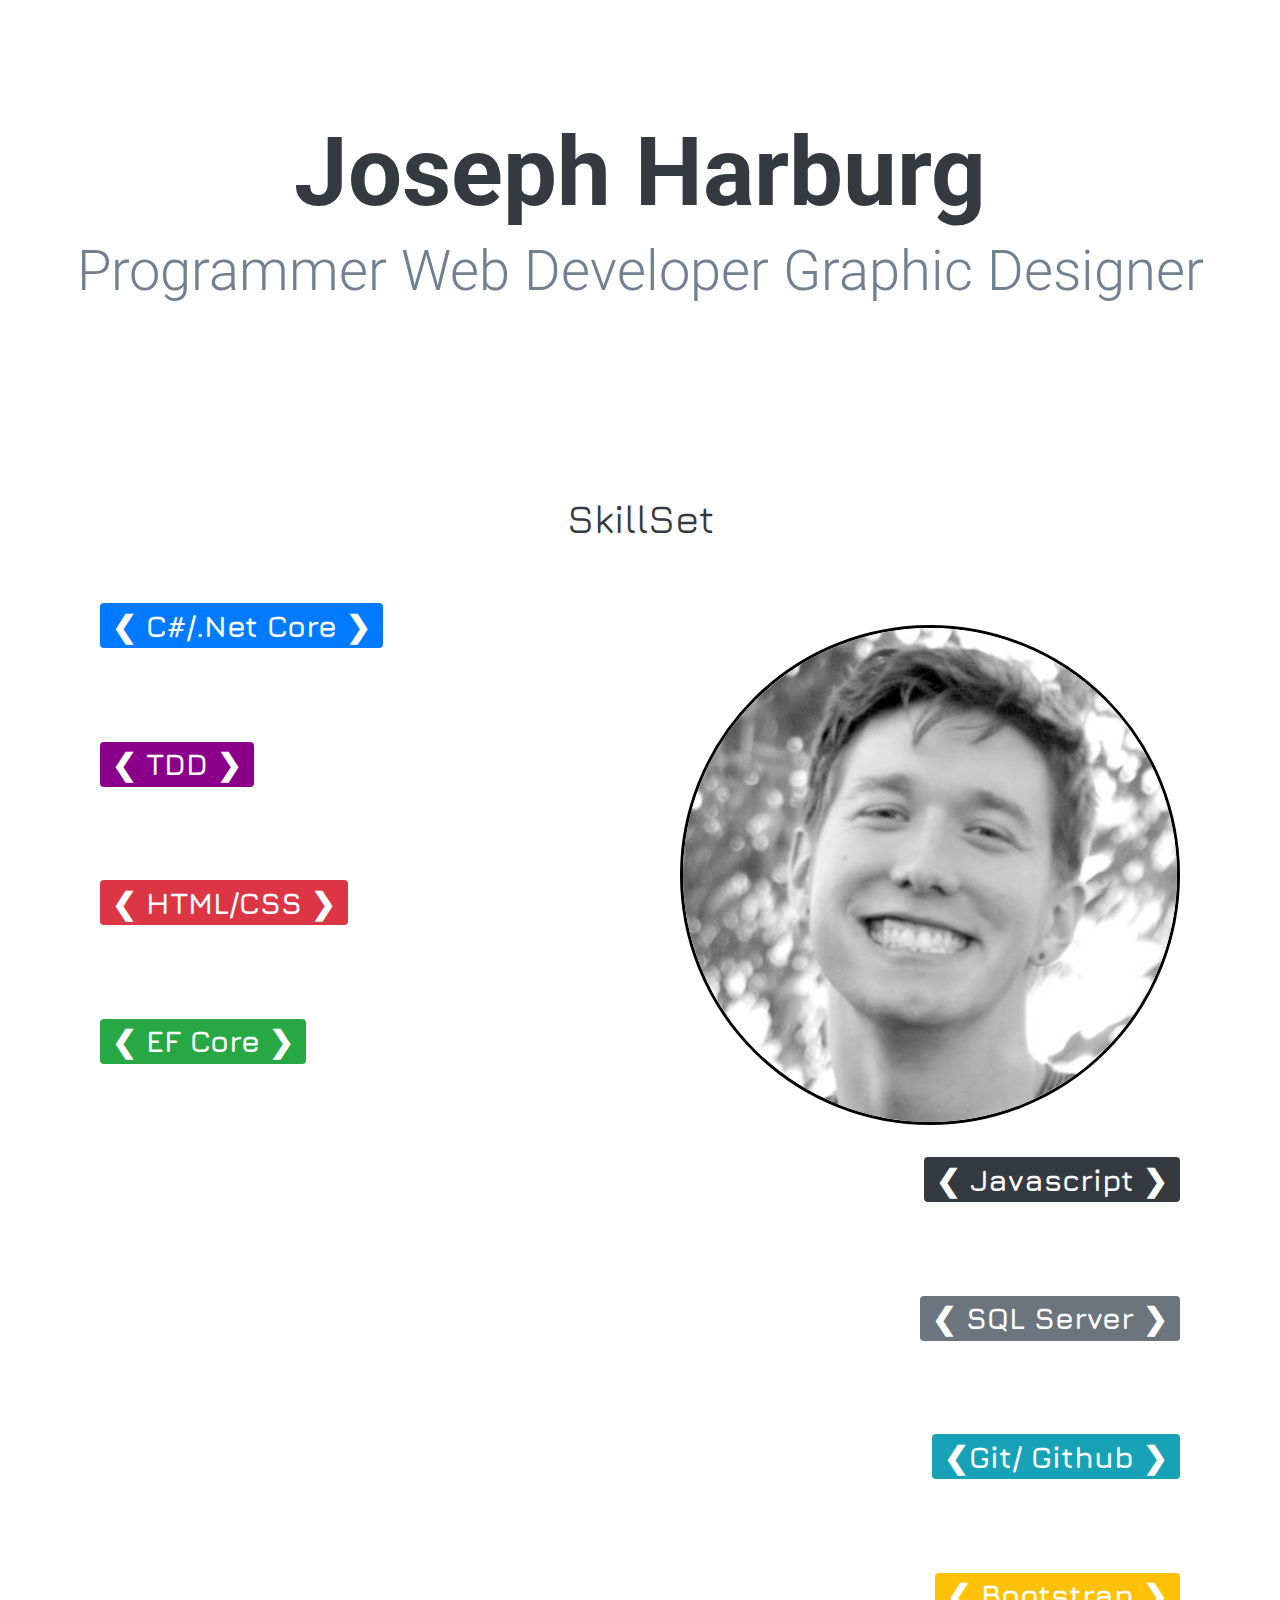
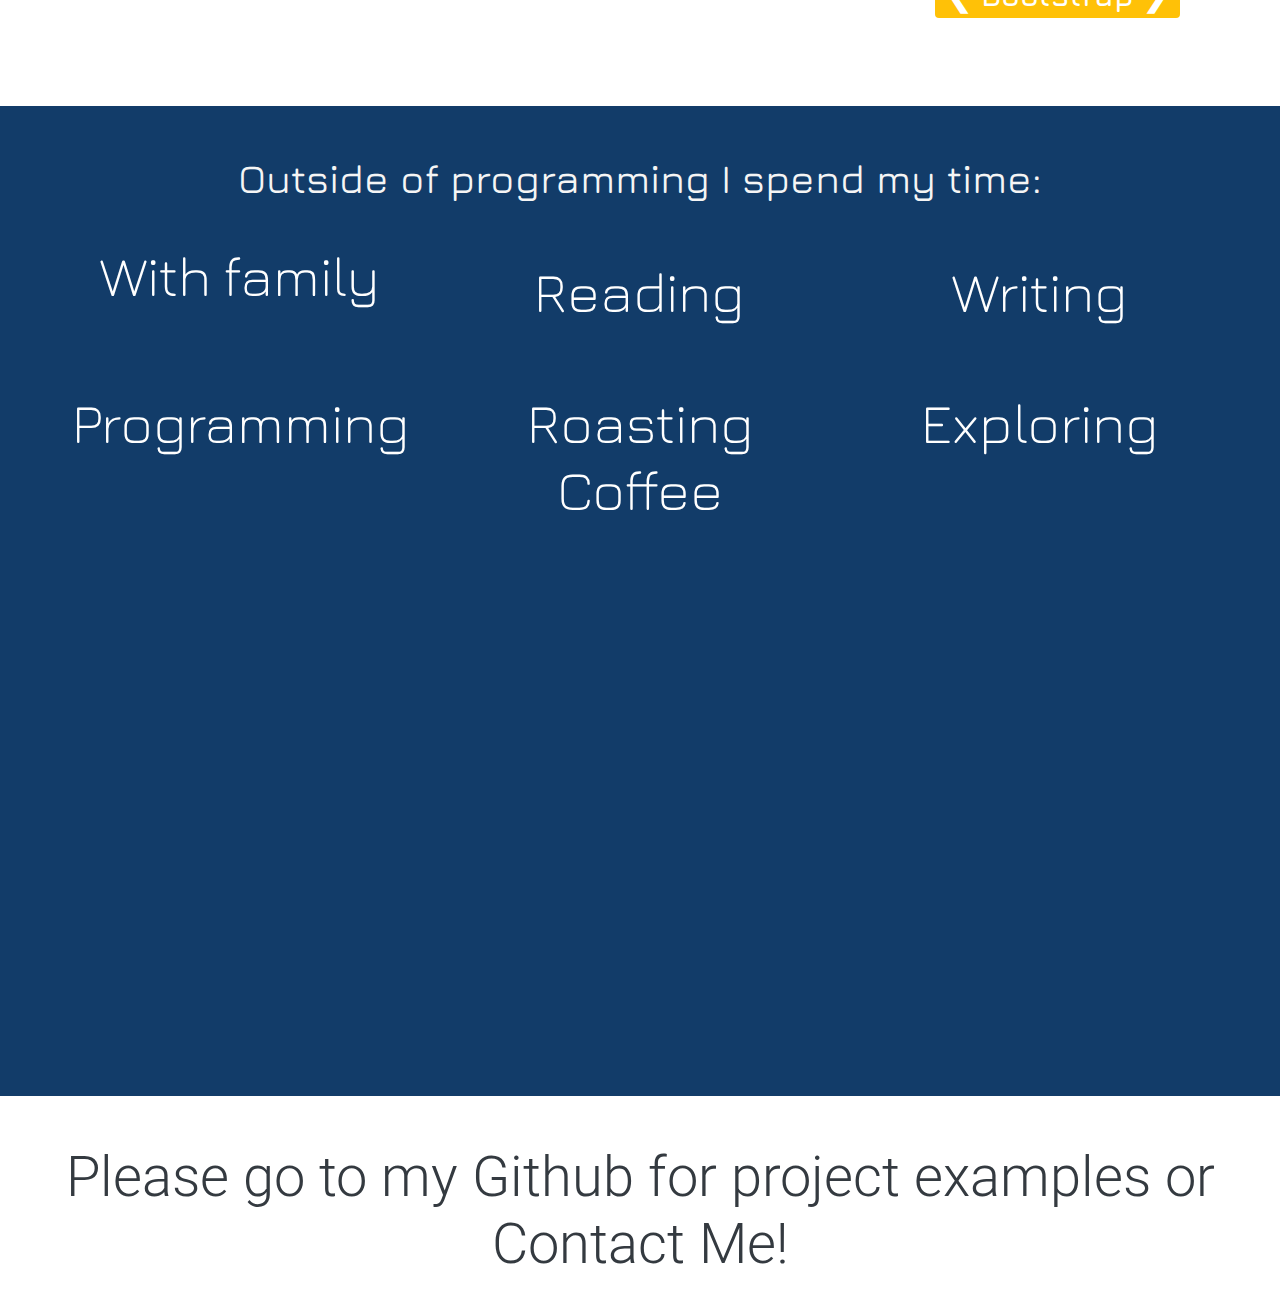
==== index.html @ 3e46ac25 "added better links" ====
<!DOCTYPE html>
<html lang="en">
<head>
    <meta name="viewport"
          content="width=device-width, initial-scale=1, shrink-to-fit=no" />

    <!-- Bootstrap CSS -->
    <link rel="stylesheet" href="https://stackpath.bootstrapcdn.com/bootstrap/4.4.1/css/bootstrap.min.css" integrity="sha384-Vkoo8x4CGsO3+Hhxv8T/Q5PaXtkKtu6ug5TOeNV6gBiFeWPGFN9MuhOf23Q9Ifjh" crossorigin="anonymous">
    <title>Joseph Harburg</title>
    <link href="https://fonts.googleapis.com/css?family=Jura|Anton|Roboto|Patua+One&display=swap" rel="stylesheet">
    <link rel="stylesheet"
          href="https://use.fontawesome.com/releases/v5.8.1/css/all.css"
          integrity="sha384-50oBUHEmvpQ+1lW4y57PTFmhCaXp0ML5d60M1M7uH2+nqUivzIebhndOJK28anvf"
          crossorigin="anonymous" />
    <link rel="stylesheet" href="css/app.css" />
</head>
<body>

    <div class="bgwrapper">
        <video class="mov" playsinline autoplay muted loop src="imgs/typing.mov">
        </video>
    </div>

    <div class="hoverlay">
    </div>

    <div class="container-fluid header">
        <div class="jumbotron-fluid">
            <h1 class="display-1 text-dark text-center heading" heading>
                <br />
                Joseph Harburg
            </h1>
            <h4 class="display-4 text-center sub"><span class="prog"> Programmer </span> <span class="Dev"> Web Developer </span> <span class="GrDes"> Graphic Designer </span></h4>
            <br />

        </div>
    </div>

    <div class="container pt-5">
        <h1 class=" text-center display-1 technical"><i class="fas fa-laptop-code"></i></h1>
        <h1 class="text-center aboutme text-dark">SkillSet</h1>

        <div class="container pt-5">
            <div class="row justify-content-md-center">

                <div class="col">
                    <h1 class="bulletsleft bounce"><span class="badge badge-primary"><a href="https://github.com/josephharburg/MidTermLibrary" target="_blank">&#x276E; C#/.Net Core &#x276F;</a></span> </h1>
                    <h1 class="bulletsleft bounce"><span class="badge text-white" style="background-color:darkmagenta;"><a href="https://github.com/josephharburg/FizzBuzzWoof" target="_blank">&#x276E; TDD &#x276F;</a></span></h1>
                    <h1 class="bulletsleft bounce"><span class="badge badge-danger"><a href="https://safetysitllc.info" target="_blank">&#x276E; HTML/CSS &#x276F;</a></span> </h1>
                    <h1 class="bulletsleft bounce"><span class="badge badge-success text-center"><a href="https://github.com/josephharburg/CoffeeShopApp" target="_blank">&#x276E; EF Core &#x276F;</a></span></h1>
                </div>

                <div class="col col-auto align-self-center removeitem">
                    <img src="imgs/profilepic.png"
                         class="mainimg"
                         alt="img" />
                </div>

                <div class="col">
                    <h1 class="bulletsright bounce"><span class="badge badge-dark"><a href="https://github.com/josephharburg/JSDiceGame" target="_blank"> &#x276E; Javascript &#x276F;</a></span></h1>
                    <h1 class="bulletsright bounce"><span class="badge badge-secondary"><a href="https://github.com/josephharburg/SQL-ServerPractice" target="_blank">&#x276E; SQL Server &#x276F;</a></span></h1>
                    <h1 class="bulletsright bounce"><span class="badge badge-info "><a href="https://github.com/josephharburg" target="_blank">&#x276E;Git/ Github  &#x276F;</a></span> </h1>
                    <h1 class="bulletsright bounce"><span class="badge badge-warning text-white"><a href="https://github.com/josephharburg/BootstrapPractice" target="_blank">&#x276E; Bootstrap &#x276F;</a></span> </h1>
                </div>
            </div>


        </div>
    </div>
    <div class="container-fluid about p-5" style="background-color:#123C69">
        <div class="jumbotron-fluid text-center">
            <!--<div class=" aboutme display-2 text-center  pt-3"><i class="fas fa-clock"></i></div>-->
            <h1 class="text-center aboutmeh ">Outside of programming I spend my time:</h1>
            <br />
        </div>
        <div class="mx-auto">
            <div class="row p-2 text-white">
                <div class="col col-lg text-center display-4 p- aboutme">
                    <a class="aboutlink" href="imgs/family.gif" target="_blank">
                        <div> <i class="fas fa-users"></i></div>
                        <div>With family</div>
                    </a>

                </div>
                <div class="col col-lg text-center p-3 aboutme display-4">
                    <a class="aboutlink" href="https://www.goodreads.com/user/show/109711609-joseph-harburg" target="_blank">
                        <div> <i class="fas fa-book"></i></div>
                        <div>Reading</div>
                    </a>
                </div>
                <div class="col col-lg text-center p-3 display-4 aboutme">
                    <a class="aboutlink" href="https://explorationsofthedivine.wordpress.com/" target="_blank">
                        <div> <i class="fas fa-pen"></i></div>
                        <div>Writing</div>
                    </a>
                </div>
            </div>
            <br />
            <div class="row p-2 text-white">
                <div class="col col-lg display-4 p-2 aboutme text-center">
                    <a class="aboutlink"  href="https://www.github.com/josephharburg" target="_blank">
                        <div> <i class="fas fa-laptop"></i></div>
                        <div> Programming</div>
                    </a>
                </div>
                <div class="col col-lg display-4 p-2 aboutme text-center">
                    <a class="aboutlink" href="imgs/coffee.jpeg" target="_blank">
                        <div><i class="fas fa-mug-hot"></i></div>
                        <div> Roasting Coffee </div>

                    </a>
                </div>
                <div class="col col-lg display-4 p-2 aboutme text-center">
                    <a class="aboutlink" href="imgs/exploring.jpg" target="_blank">
                        <div><i class="fas fa-hiking"></i> </div>
                        <div>Exploring</div>
                </div>
            </div>


        </div>

    </div>
    <div class="text-center display-4 text-dark mt-5 contact"> Please go to my Github for project examples or Contact Me!</div>
    <div class="container padding">
        <div class="row">
            <div class="mx-auto">
                <span>
                    <a href="mailto:josephharburg@gmail.com" target="_blank">
                        <i class="fas fa-envelope fat"></i>
                    </a>
                    <a href="https://github.com/josephharburg" target="_blank">
                        <i class="fab fa-github fat"></i>
                    </a>
                    <a href="https://www.linkedin.com/in/joseph-harburg-82568971/"
                       target="_blank">
                        <i class="fab fa-linkedin fat "></i>
                    </a>
                    <a href="https://josephharburg.wordpress.com" target="_blank">
                        <i class="fab fa-wordpress fat"></i>
                    </a>
                    <!--<a href="https://twitter.com/JosephHarburg" target="_blank">
                        <i class="fab fa-twitter fat"></i>
                    </a>-->
                    <!--<a href="https://facebook.com/Josephharburg" target="_blank">
                        <i class="fab fa-facebook fat"></i>
                    </a>-->
                </span>
            </div>
        </div>
    </div>

    <script src="https://code.jquery.com/jquery-3.3.1.slim.min.js"
            integrity="sha384-q8i/X+965DzO0rT7abK41JStQIAqVgRVzpbzo5smXKp4YfRvH+8abtTE1Pi6jizo"
            crossorigin="anonymous"></script>
    <script src="https://cdnjs.cloudflare.com/ajax/libs/popper.js/1.14.7/umd/popper.min.js"
            integrity="sha384-UO2eT0CpHqdSJQ6hJty5KVphtPhzWj9WO1clHTMGa3JDZwrnQq4sF86dIHNDz0W1"
            crossorigin="anonymous"></script>
    <script src="https://stackpath.bootstrapcdn.com/bootstrap/4.3.1/js/bootstrap.min.js"
            integrity="sha384-JjSmVgyd0p3pXB1rRibZUAYoIIy6OrQ6VrjIEaFf/nJGzIxFDsf4x0xIM+B07jRM"
            crossorigin="anonymous"></script>
</body>
<script src="js/app.js"></script>
</html>
---- css/app.css ----
html {
    font-size: 1rem;
}

@include media-breakpoint-up(sm) {
    html {
        font-size: 1.2rem;
    }
}

@include media-breakpoint-up(md) {
    html {
        font-size: 1.4rem;
    }
}

@include media-breakpoint-up(lg) {
    html {
        font-size: 1.6rem;
    }
}
.mainimg {
    width:500px;
    /*max-width:20vw;*/
    border-width: 2em;
    border-radius: 50%;
    border: solid;
    border-color: black;
    height: auto;
   
}
.bgwrapper {
    position: absolute;
    width: 100%;
    height: 60vh;
    overflow: hidden;
    z-index: -100;
}

.hoverlay {
    height: 60vh;
    position: absolute;
    width: 100%;
    z-index: -10;
    background: white;
    opacity: 0.9;
}

.hcontent {
    z-index: 2;
}


.heading {
    font-family: 'Roboto', sans-serif;
    color: #2d2c33;
    font-weight: bold;
       
}

.subheading {
    color:lightslategrey;
    font-family: 'Anton', sans-serif;
}

a {
    text-decoration: none;
    color: white;
}
a:hover {
    text-decoration: none;
    color: white;
    opacity: 0.7;
}
.aboutme:hover {
    text-decoration: none;
    opacity: 0.7;
    transform: scale(1.5);
}
a.aboutlink:hover{
    text-decoration: none;
    opacity: 0.7;
    transform:scale(1.5);
}

.sized {
    height: 40px;
    padding-top: 15px;
}

.padding {
    padding-top: 20px;
}

@media (max-width: 1000px) {

    .bulletsleft {
        padding-bottom: 2em;
        font-family: Patua One;
        font-size:large;
    }
    .sub {
        font-size: larger;
       
    }
    .subheading {
        font-size: larger;
    }
    .heading{
        font-size:xx-large;
    }
    .mainimg {
        display:none;
    }
    .removeitem{
        display:none;
    }
    .bulletsright {
        text-align:left;
        padding-bottom: 2em;
        font-family: Jura;
        font-size: large;
    }
    .bgwrapper {
        top:0;
       height: 30vh;
      
       
    }
    .mov{
       height:inherit;
       width:inherit;
       display: none;
     
    }
    .bullets{
        font-size:smaller;
    }
    .technical {
        
        font-size:large;
    }
    .prog{
        color:#ffa663;
        font-weight:bolder;
    }
    .Dev {
        color:#4fb2aa;
        font-weight: bolder;
    }
    .GrDes {
        color:#3b5a9d;
        font-weight: bolder;
    }
    div.header {
        margin-bottom: 0px;
    }
    i.fat {
        font-size: small;;
        width: 50px;
        height: 40px;
        text-align: center;
        padding-top: 10px;
        border-radius: 3px;
    }
    h1.aboutme {
        font-size: larger;
    }
    div.aboutme {
        font-size: larger;
    }
    div.contact{
        font-size: large;
    }
    div.about{
        height: 600px;
    }
 
}


    .bulletsleft {
        padding-bottom: 2em;
        font-family: Jura;
        font-size-adjust: inherit;
    }

    .bounce {
        animation: bounce 5s normal;
    }

    .about {
        height: 110vh;
    }

    .aboutme {
        font-family: 'Jura', script;
        color: whitesmoke;
    }
.aboutmeh {
    font-family: 'Jura', script;
    color: whitesmoke;
}

    .sub {
        color: slategrey;
    }

    .header {
        margin-bottom: 100px;
    }

    @keyframes bounce {
        0%, 20%, 50%, 80%, 100% {
            -moz-transform: translateY(0);
            -ms-transform: translateY(0);
            -webkit-transform: translateY(0);
            transform: translateY(0);
        }

        40% {
            -moz-transform: translateY(-30px);
            -ms-transform: translateY(-30px);
            -webkit-transform: translateY(-30px);
            transform: translateY(-30px);
        }

        60% {
            -moz-transform: translateY(-15px);
            -ms-transform: translateY(-15px);
            -webkit-transform: translateY(-15px);
            transform: translateY(-15px);
        }
    }

    .technical {
    }


    .bulletsright {
        text-align: right;
        padding-bottom: 2em;
        font-family: Jura;
    }

    .trythis {
        position: center;
        animation: myOrbit 4s linear infinite;
    }

    .bullets {
        font-family: Jura;
        justify-content: center;
    }

    .fat {
        font-size: 50px;
        width: 100px;
        height: 80px;
        text-align: center;
        padding-top: 10px;
        border-radius: 3px;
    }

    .fatter {
        font-size: 30px;
        width: 40px;
        height: 40px;
        text-align: center;
        padding-top: 5px;
        border-radius: 3px;
    }

    .fat:hover {
        opacity: 0.7;
    }

    .fa-facebook {
        background: #3b5998;
        color: white;
    }

    .fa-twitter {
        background: #55acee;
        color: white;
    }

    .fa-wordpress {
        background: #000000;
        color: white;
    }

    .fa-linkedin {
        background: #007bb5;
        color: white;
    }

    .fa-github {
        background: black;
        color: white;
    }

    .fa-envelope {
        background: red;
        color: white;
    }
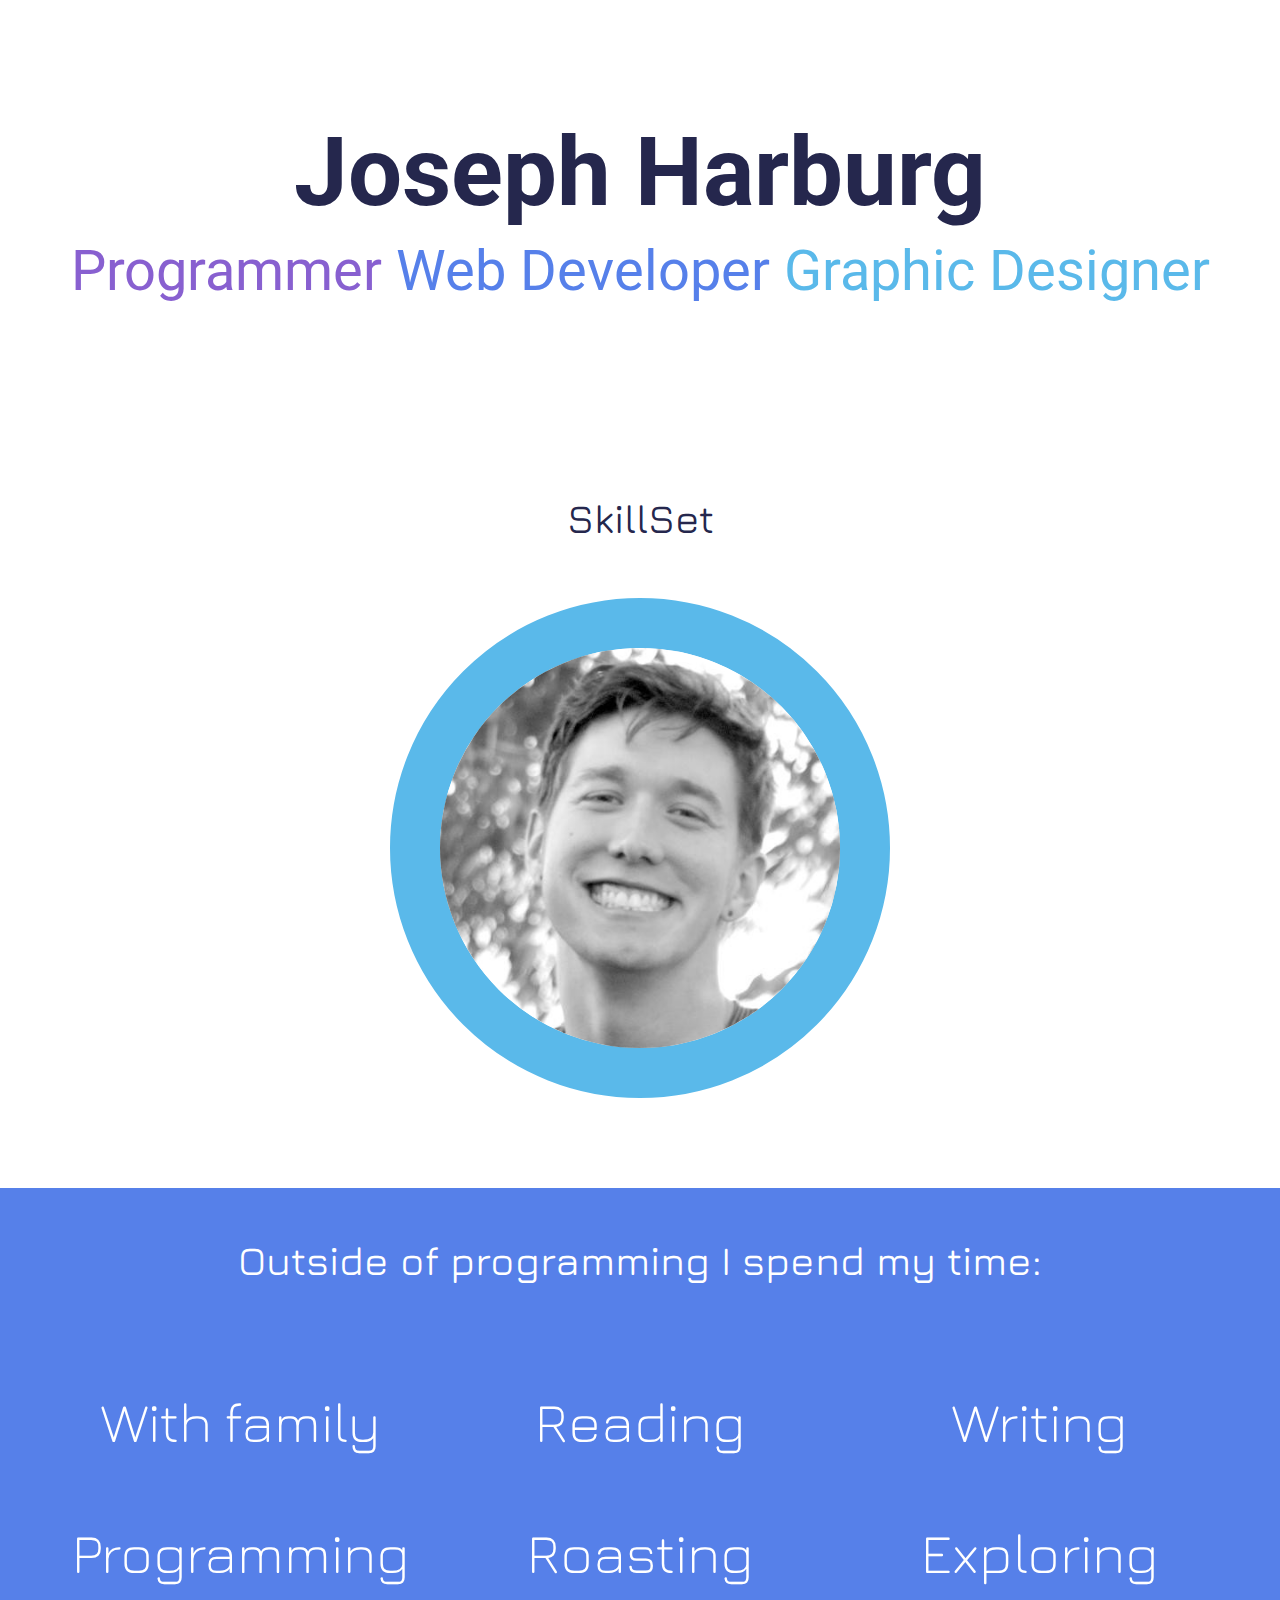
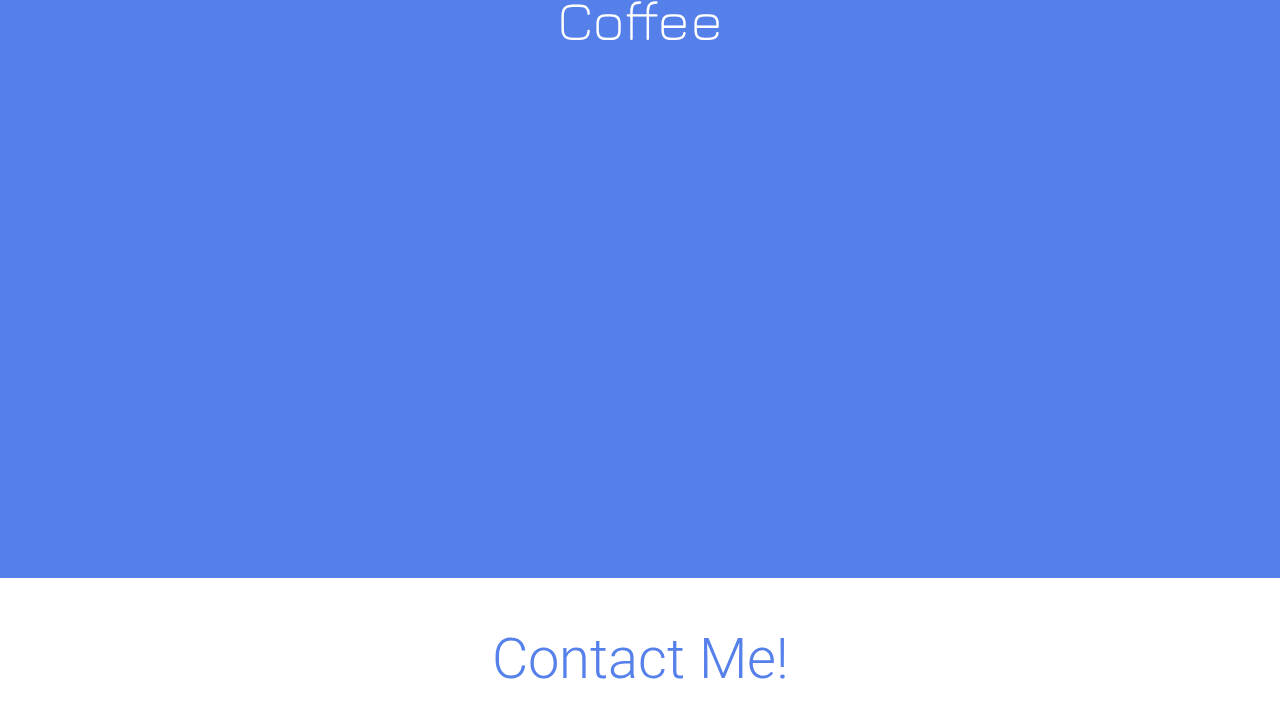
==== commit b2a4598d: "added better colors and scroll effects" ====
--- a/index.html
+++ b/index.html
@@ -15,67 +15,63 @@
     <link rel="stylesheet" href="css/app.css" />
 </head>
 <body>
-
     <div class="bgwrapper">
         <video class="mov" playsinline autoplay muted loop src="imgs/typing.mov">
         </video>
     </div>
-
     <div class="hoverlay">
     </div>
-
     <div class="container-fluid header">
         <div class="jumbotron-fluid">
-            <h1 class="display-1 text-dark text-center heading" heading>
+            <h1 class="display-1 text-center heading" style="color:#25274D;">
                 <br />
                 Joseph Harburg
             </h1>
-            <h4 class="display-4 text-center sub"><span class="prog"> Programmer </span> <span class="Dev"> Web Developer </span> <span class="GrDes"> Graphic Designer </span></h4>
+            <h4 class="display-4 text-center sub"><span class="Prog"> Programmer </span> <span class="Dev"> Web Developer </span> <span class="GrDes"> Graphic Designer </span></h4>
             <br />
 
         </div>
     </div>
 
     <div class="container pt-5">
-        <h1 class=" text-center display-1 technical"><i class="fas fa-laptop-code"></i></h1>
-        <h1 class="text-center aboutme text-dark">SkillSet</h1>
+        <h1 class=" text-center display-1 technical" style="color:#25274D;"><i class="fas fa-laptop-code"></i></h1>
+        <h1 class="text-center aboutmeh" style="color:#25274D;">SkillSet</h1>
 
         <div class="container pt-5">
             <div class="row justify-content-md-center">
+                <div class="col zLeft">
+                    <h1 class="bulletsleft "><span class="badge bgl "><a href="https://github.com/josephharburg/MidTermLibrary" target="_blank">&#x276E; C#/.Net Core &#x276F;</a></span> </h1>
+                    <h1 class="bulletsleft"><span class="badge bgl "><a href="https://github.com/josephharburg/JSDiceGame" target="_blank"> &#x276E; Javascript &#x276F;</a></span></h1>
+                    <h1 class="bulletsleft"><span class="badge bgl "><a href="https://github.com/josephharburg/CoffeeShopApp" target="_blank">&#x276E; EF Core &#x276F;</a></span></h1>
+                    <h1 class="bulletsleft"><span class="badge bgl "><a href="http://www.safetysit.info/index.html" target="_blank">&#x276E; HTML/CSS &#x276F;</a></span> </h1>
 
-                <div class="col">
-                    <h1 class="bulletsleft bounce"><span class="badge badge-primary"><a href="https://github.com/josephharburg/MidTermLibrary" target="_blank">&#x276E; C#/.Net Core &#x276F;</a></span> </h1>
-                    <h1 class="bulletsleft bounce"><span class="badge text-white" style="background-color:darkmagenta;"><a href="https://github.com/josephharburg/FizzBuzzWoof" target="_blank">&#x276E; TDD &#x276F;</a></span></h1>
-                    <h1 class="bulletsleft bounce"><span class="badge badge-danger"><a href="https://safetysitllc.info" target="_blank">&#x276E; HTML/CSS &#x276F;</a></span> </h1>
-                    <h1 class="bulletsleft bounce"><span class="badge badge-success text-center"><a href="https://github.com/josephharburg/CoffeeShopApp" target="_blank">&#x276E; EF Core &#x276F;</a></span></h1>
                 </div>
 
                 <div class="col col-auto align-self-center removeitem">
                     <img src="imgs/profilepic.png"
-                         class="mainimg"
+                         class="mainimg animation-img"
                          alt="img" />
                 </div>
 
-                <div class="col">
-                    <h1 class="bulletsright bounce"><span class="badge badge-dark"><a href="https://github.com/josephharburg/JSDiceGame" target="_blank"> &#x276E; Javascript &#x276F;</a></span></h1>
-                    <h1 class="bulletsright bounce"><span class="badge badge-secondary"><a href="https://github.com/josephharburg/SQL-ServerPractice" target="_blank">&#x276E; SQL Server &#x276F;</a></span></h1>
-                    <h1 class="bulletsright bounce"><span class="badge badge-info "><a href="https://github.com/josephharburg" target="_blank">&#x276E;Git/ Github  &#x276F;</a></span> </h1>
-                    <h1 class="bulletsright bounce"><span class="badge badge-warning text-white"><a href="https://github.com/josephharburg/BootstrapPractice" target="_blank">&#x276E; Bootstrap &#x276F;</a></span> </h1>
+                <div class="col zRight">
+                    <h1 class="bulletsright"><span class="badge bgr"><a href="https://github.com/josephharburg/FizzBuzzWoof" target="_blank">&#x276E; TDD &#x276F;</a></span></h1>
+                    <h1 class="bulletsright"><span class="badge bgr"><a href="https://github.com/josephharburg/SQL-ServerPractice" target="_blank">&#x276E; SQL Server &#x276F;</a></span></h1>
+                    <h1 class="bulletsright"><span class="badge bgr"><a href="https://github.com/josephharburg" target="_blank">&#x276E; Git/ Github  &#x276F;</a></span> </h1>
+                    <h1 class="bulletsright"><span class="badge bgr"><a href="https://github.com/josephharburg/BootstrapPractice" target="_blank">&#x276E; Bootstrap &#x276F;</a></span> </h1>
                 </div>
             </div>
 
 
         </div>
     </div>
-    <div class="container-fluid about p-5" style="background-color:#123C69">
-        <div class="jumbotron-fluid text-center">
-            <!--<div class=" aboutme display-2 text-center  pt-3"><i class="fas fa-clock"></i></div>-->
-            <h1 class="text-center aboutmeh ">Outside of programming I spend my time:</h1>
+    <div class="container-fluid about p-5 " style="background-color:#5680E9;">
+        <div class="jumbotron-fluid text-center pb-5">
+            <h1 class="text-center text-white aboutmeh">Outside of programming I spend my time:</h1>
             <br />
         </div>
         <div class="mx-auto">
             <div class="row p-2 text-white">
-                <div class="col col-lg text-center display-4 p- aboutme">
+                <div class="col col-lg text-center display-4 p-3 aboutme">
                     <a class="aboutlink" href="imgs/family.gif" target="_blank">
                         <div> <i class="fas fa-users"></i></div>
                         <div>With family</div>
@@ -98,7 +94,7 @@
             <br />
             <div class="row p-2 text-white">
                 <div class="col col-lg display-4 p-2 aboutme text-center">
-                    <a class="aboutlink"  href="https://www.github.com/josephharburg" target="_blank">
+                    <a class="aboutlink" href="https://www.github.com/josephharburg" target="_blank">
                         <div> <i class="fas fa-laptop"></i></div>
                         <div> Programming</div>
                     </a>
@@ -111,17 +107,15 @@
                     </a>
                 </div>
                 <div class="col col-lg display-4 p-2 aboutme text-center">
-                    <a class="aboutlink" href="imgs/exploring.jpg" target="_blank">
+                    <a class="aboutlink" href="imgs/exploring.JPG" target="_blank">
                         <div><i class="fas fa-hiking"></i> </div>
                         <div>Exploring</div>
                 </div>
             </div>
-
-
         </div>
 
     </div>
-    <div class="text-center display-4 text-dark mt-5 contact"> Please go to my Github for project examples or Contact Me!</div>
+    <div class="text-center display-4 mt-5 contact">Contact Me!</div>
     <div class="container padding">
         <div class="row">
             <div class="mx-auto">
@@ -159,6 +153,7 @@
     <script src="https://stackpath.bootstrapcdn.com/bootstrap/4.3.1/js/bootstrap.min.js"
             integrity="sha384-JjSmVgyd0p3pXB1rRibZUAYoIIy6OrQ6VrjIEaFf/nJGzIxFDsf4x0xIM+B07jRM"
             crossorigin="anonymous"></script>
+    <script src="js/app.js"></script>
 </body>
-<script src="js/app.js"></script>
+
 </html>
--- a/css/app.css
+++ b/css/app.css
@@ -19,16 +19,16 @@
         font-size: 1.6rem;
     }
 }
+
 .mainimg {
-    width:500px;
-    /*max-width:20vw;*/
-    border-width: 2em;
+    width: 500px;
     border-radius: 50%;
-    border: solid;
-    border-color: black;
+    border: 50px solid #5AB9EA;
     height: auto;
-   
-}
+    margin-bottom: 10vh;
+    
+}
+
 .bgwrapper {
     position: absolute;
     width: 100%;
@@ -55,11 +55,10 @@
     font-family: 'Roboto', sans-serif;
     color: #2d2c33;
     font-weight: bold;
-       
 }
 
 .subheading {
-    color:lightslategrey;
+    color: lightslategrey;
     font-family: 'Anton', sans-serif;
 }
 
@@ -67,20 +66,23 @@
     text-decoration: none;
     color: white;
 }
-a:hover {
-    text-decoration: none;
-    color: white;
-    opacity: 0.7;
-}
+
+    a:hover {
+        text-decoration: none;
+        color: white;
+        opacity: 0.7;
+    }
+
 .aboutme:hover {
     text-decoration: none;
     opacity: 0.7;
     transform: scale(1.5);
 }
-a.aboutlink:hover{
+
+a.aboutlink:hover {
     text-decoration: none;
     opacity: 0.7;
-    transform:scale(1.5);
+    transform: scale(1.5);
 }
 
 .sized {
@@ -97,210 +99,333 @@
     .bulletsleft {
         padding-bottom: 2em;
         font-family: Patua One;
-        font-size:large;
-    }
+        font-size: large;
+    }
+
     .sub {
         font-size: larger;
-       
-    }
+    }
+
     .subheading {
         font-size: larger;
     }
-    .heading{
-        font-size:xx-large;
-    }
+
+    .heading {
+        font-size: xx-large;
+    }
+
     .mainimg {
-        display:none;
-    }
-    .removeitem{
-        display:none;
-    }
+        display: none;
+    }
+
+    .removeitem {
+        display: none;
+    }
+
     .bulletsright {
-        text-align:left;
+        text-align: left;
         padding-bottom: 2em;
         font-family: Jura;
         font-size: large;
-    }
+       
+    }
+
     .bgwrapper {
-        top:0;
-       height: 30vh;
-      
-       
-    }
-    .mov{
-       height:inherit;
-       width:inherit;
-       display: none;
-     
-    }
-    .bullets{
-        font-size:smaller;
-    }
+        top: 0;
+        height: 30vh;
+    }
+
+    .mov {
+        height: inherit;
+        width: inherit;
+        display: none;
+    }
+
+    .bullets {
+        font-size: smaller;
+    }
+
     .technical {
-        
-        font-size:large;
-    }
-    .prog{
-        color:#ffa663;
-        font-weight:bolder;
-    }
-    .Dev {
-        color:#4fb2aa;
-        font-weight: bolder;
-    }
-    .GrDes {
-        color:#3b5a9d;
-        font-weight: bolder;
-    }
+        font-size: large;
+    }
+
+
+
     div.header {
         margin-bottom: 0px;
     }
+
     i.fat {
-        font-size: small;;
+        font-size: small;
+        ;
         width: 50px;
         height: 40px;
         text-align: center;
         padding-top: 10px;
         border-radius: 3px;
     }
+
     h1.aboutme {
         font-size: larger;
     }
+
     div.aboutme {
         font-size: larger;
     }
-    div.contact{
+
+    div.contact {
         font-size: large;
     }
-    div.about{
+
+    div.about {
         height: 600px;
     }
- 
-}
-
-
-    .bulletsleft {
-        padding-bottom: 2em;
-        font-family: Jura;
-        font-size-adjust: inherit;
-    }
-
-    .bounce {
-        animation: bounce 5s normal;
-    }
-
-    .about {
-        height: 110vh;
-    }
-
-    .aboutme {
-        font-family: 'Jura', script;
-        color: whitesmoke;
-    }
+}
+.Prog {
+    color: #8860D0;
+    font-weight: bolder;
+}
+
+.Dev {
+    color: #5680EA;
+    font-weight: bolder;
+}
+
+.GrDes {
+    color: #5AB9EA;
+    font-weight: bolder;
+}
+
+
+.bulletsleft {
+    padding-bottom: 2em;
+    font-family: Jura;
+    font-size-adjust: inherit;
+    
+    
+}
+.zLeft{
+    display:none;
+}
+.zRight{
+    display: none;
+}
+.bgl {
+    background-color: #8860D0;
+}
+.bgr {
+    background-color: #5680EA;
+}
+
+
+
+.about {
+    height: 110vh;
+}
+
+.aboutme {
+    font-family: 'Jura', script;
+    color: whitesmoke;
+    
+}
+.showthis {
+  display: none;
+}
 .aboutmeh {
     font-family: 'Jura', script;
-    color: whitesmoke;
-}
-
-    .sub {
-        color: slategrey;
-    }
-
-    .header {
-        margin-bottom: 100px;
-    }
-
-    @keyframes bounce {
-        0%, 20%, 50%, 80%, 100% {
-            -moz-transform: translateY(0);
-            -ms-transform: translateY(0);
-            -webkit-transform: translateY(0);
-            transform: translateY(0);
-        }
-
-        40% {
-            -moz-transform: translateY(-30px);
-            -ms-transform: translateY(-30px);
-            -webkit-transform: translateY(-30px);
-            transform: translateY(-30px);
-        }
-
-        60% {
-            -moz-transform: translateY(-15px);
-            -ms-transform: translateY(-15px);
-            -webkit-transform: translateY(-15px);
-            transform: translateY(-15px);
-        }
-    }
-
-    .technical {
-    }
-
-
-    .bulletsright {
-        text-align: right;
-        padding-bottom: 2em;
-        font-family: Jura;
-    }
-
-    .trythis {
-        position: center;
-        animation: myOrbit 4s linear infinite;
-    }
-
-    .bullets {
-        font-family: Jura;
-        justify-content: center;
-    }
-
-    .fat {
-        font-size: 50px;
-        width: 100px;
-        height: 80px;
-        text-align: center;
-        padding-top: 10px;
-        border-radius: 3px;
-    }
-
-    .fatter {
-        font-size: 30px;
-        width: 40px;
-        height: 40px;
-        text-align: center;
-        padding-top: 5px;
-        border-radius: 3px;
-    }
-
-    .fat:hover {
-        opacity: 0.7;
-    }
-
-    .fa-facebook {
-        background: #3b5998;
-        color: white;
-    }
-
-    .fa-twitter {
-        background: #55acee;
-        color: white;
-    }
-
-    .fa-wordpress {
-        background: #000000;
-        color: white;
-    }
-
-    .fa-linkedin {
-        background: #007bb5;
-        color: white;
-    }
-
-    .fa-github {
-        background: black;
-        color: white;
-    }
-
-    .fa-envelope {
-        background: red;
-        color: white;
-    }
+    color: #25274D;
+}
+.contact {
+    color: #5680EA;
+}
+.sub {
+    color: slategrey;
+}
+
+
+
+.header {
+    margin-bottom: 100px;
+}
+
+
+
+.technical {
+}
+
+
+.bulletsright {
+    text-align: right;
+    padding-bottom: 2em;
+    font-family: Jura;
+   
+}
+
+.trythis {
+    position: center;
+    animation: myOrbit 4s linear infinite;
+}
+
+.bullets {
+    font-family: Jura;
+    justify-content: center;
+}
+
+.fat {
+    font-size: 50px;
+    width: 100px;
+    height: 80px;
+    text-align: center;
+    padding-top: 10px;
+    border-radius: 3px;
+}
+
+.fatter {
+    font-size: 30px;
+    width: 40px;
+    height: 40px;
+    text-align: center;
+    padding-top: 5px;
+    border-radius: 3px;
+}
+
+.fat:hover {
+    opacity: 0.7;
+}
+
+.fa-facebook {
+    background: #3b5998;
+    color: white;
+}
+
+.fa-twitter {
+    background: #55acee;
+    color: white;
+}
+
+.fa-wordpress {
+    background: #000000;
+    color: white;
+}
+
+.fa-linkedin {
+    background: #007bb5;
+    color: white;
+}
+
+.fa-github {
+    background: black;
+    color: white;
+}
+
+.fa-envelope {
+    background: red;
+    color: white;
+}
+
+@keyframes zoomInLeft {
+    from {
+        opacity: 0;
+        -webkit-transform: scale3d(0.1, 0.1, 0.1) translate3d(-1000px, 0, 0);
+        transform: scale3d(0.1, 0.1, 0.1) translate3d(-1000px, 0, 0);
+        -webkit-animation-timing-function: cubic-bezier(0.55, 0.055, 0.675, 0.19);
+        animation-timing-function: cubic-bezier(0.55, 0.055, 0.675, 0.19);
+    }
+
+    60% {
+        opacity: 1;
+        -webkit-transform: scale3d(0.475, 0.475, 0.475) translate3d(10px, 0, 0);
+        transform: scale3d(0.475, 0.475, 0.475) translate3d(10px, 0, 0);
+        -webkit-animation-timing-function: cubic-bezier(0.175, 0.885, 0.32, 1);
+        animation-timing-function: cubic-bezier(0.175, 0.885, 0.32, 1);
+    }
+}
+
+.zoomInLeft {
+    animation: zoomInLeft 2s normal;
+    visibility:visible;
+}
+
+
+@keyframes zoomInRight {
+    from {
+        opacity: 0;
+        -webkit-transform: scale3d(0.1, 0.1, 0.1) translate3d(1000px, 0, 0);
+        transform: scale3d(0.1, 0.1, 0.1) translate3d(1000px, 0, 0);
+        -webkit-animation-timing-function: cubic-bezier(0.55, 0.055, 0.675, 0.19);
+        animation-timing-function: cubic-bezier(0.55, 0.055, 0.675, 0.19);
+    }
+
+    60% {
+        opacity: 1;
+        -webkit-transform: scale3d(0.475, 0.475, 0.475) translate3d(-10px, 0, 0);
+        transform: scale3d(0.475, 0.475, 0.475) translate3d(-10px, 0, 0);
+        -webkit-animation-timing-function: cubic-bezier(0.175, 0.885, 0.32, 1);
+        animation-timing-function: cubic-bezier(0.175, 0.885, 0.32, 1);
+    }
+}
+
+.zoomInRight {
+    visibility: visible;
+    animation: zoomInRight 2s normal;
+}
+.pulse {
+    animation: pulse 2s normal;
+}
+
+@keyframes pulse {
+    from {
+        -webkit-transform: scale3d(1, 1, 1);
+        transform: scale3d(1, 1, 1);
+    }
+
+    50% {
+        -webkit-transform: scale3d(1.05, 1.05, 1.05);
+        transform: scale3d(1.05, 1.05, 1.05);
+    }
+
+    to {
+        -webkit-transform: scale3d(1, 1, 1);
+        transform: scale3d(1, 1, 1);
+    }
+}
+.bounce {
+    animation: bounce 5s normal;
+    visibility: visible;
+}
+@keyframes bounce {
+    0%, 20%, 50%, 80%, 100% {
+        -moz-transform: translateY(0);
+        -ms-transform: translateY(0);
+        -webkit-transform: translateY(0);
+        transform: translateY(0);
+    }
+
+    40% {
+        -moz-transform: translateY(-30px);
+        -ms-transform: translateY(-30px);
+        -webkit-transform: translateY(-30px);
+        transform: translateY(-30px);
+    }
+
+    60% {
+        -moz-transform: translateY(-15px);
+        -ms-transform: translateY(-15px);
+        -webkit-transform: translateY(-15px);
+        transform: translateY(-15px);
+    }
+}
+@keyframes fadeIn {
+    from {
+        opacity: 0;
+    }
+
+    to {
+        opacity: 1;
+    }
+}
+
+.fadeIn {
+    animation: fadeIn 2s normal;
+    visibility:visible;
+}
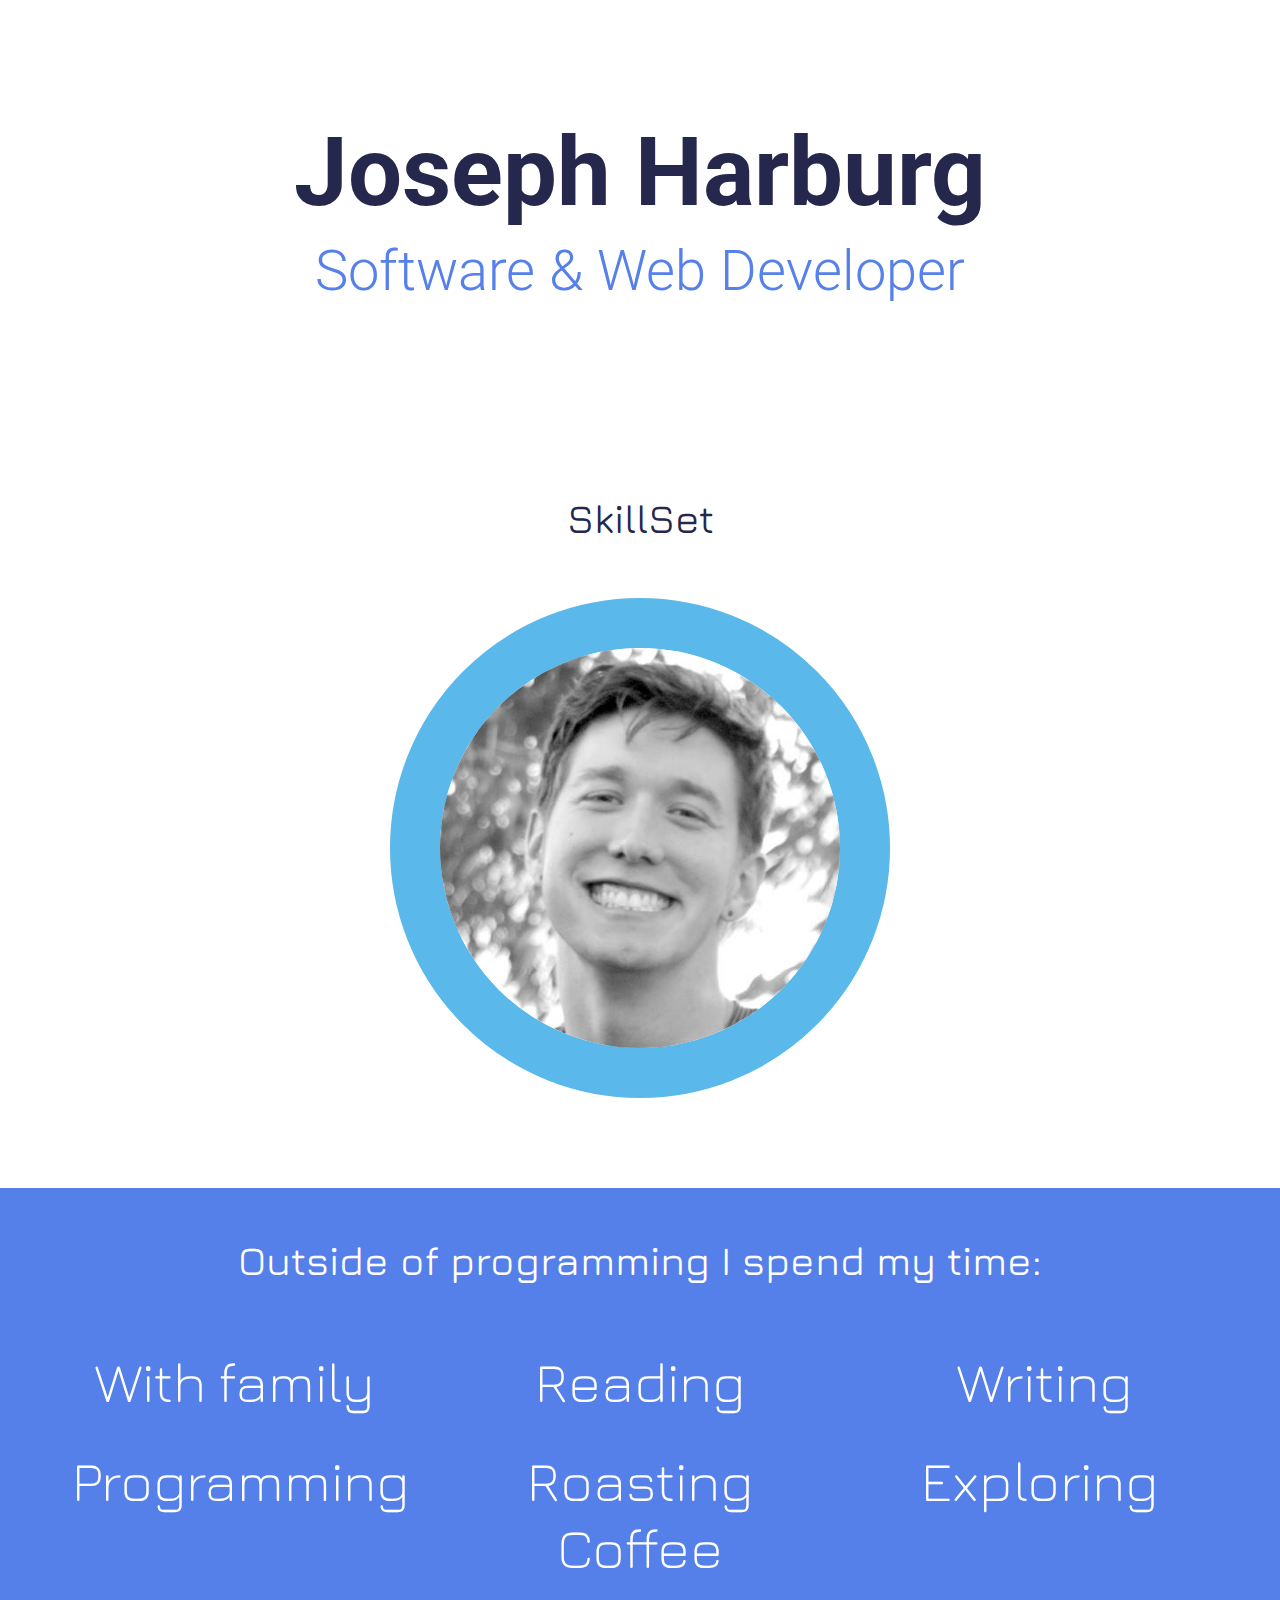
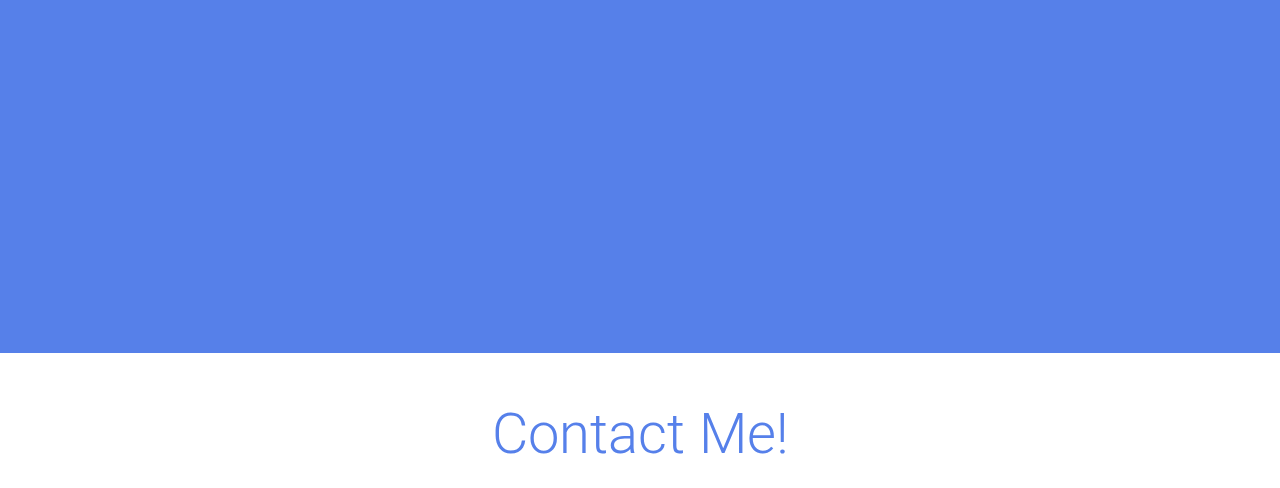
==== commit ae935b12: "Text changes and styling" ====
--- a/index.html
+++ b/index.html
@@ -13,6 +13,7 @@
           integrity="sha384-50oBUHEmvpQ+1lW4y57PTFmhCaXp0ML5d60M1M7uH2+nqUivzIebhndOJK28anvf"
           crossorigin="anonymous" />
     <link rel="stylesheet" href="css/app.css" />
+    <link rel="shortcut icon" href="imgs/logo2.png" type="image/png">
 </head>
 <body>
     <div class="bgwrapper">
@@ -27,7 +28,7 @@
                 <br />
                 Joseph Harburg
             </h1>
-            <h4 class="display-4 text-center sub"><span class="Prog"> Programmer </span> <span class="Dev"> Web Developer </span> <span class="GrDes"> Graphic Designer </span></h4>
+            <h4 class="display-4 text-center Dev">Software & Web Developer </h4>
             <br />
 
         </div>
@@ -57,7 +58,7 @@
                     <h1 class="bulletsright"><span class="badge bgr"><a href="https://github.com/josephharburg/FizzBuzzWoof" target="_blank">&#x276E; TDD &#x276F;</a></span></h1>
                     <h1 class="bulletsright"><span class="badge bgr"><a href="https://github.com/josephharburg/SQL-ServerPractice" target="_blank">&#x276E; SQL Server &#x276F;</a></span></h1>
                     <h1 class="bulletsright"><span class="badge bgr"><a href="https://github.com/josephharburg" target="_blank">&#x276E; Git/ Github  &#x276F;</a></span> </h1>
-                    <h1 class="bulletsright"><span class="badge bgr"><a href="https://github.com/josephharburg/BootstrapPractice" target="_blank">&#x276E; Bootstrap &#x276F;</a></span> </h1>
+                    <h1 class="bulletsright"><span class="badge bgr"><a href="pages/bootstrap2.html" target="_blank">&#x276E; Bootstrap &#x276F;</a></span> </h1>
                 </div>
             </div>
 
@@ -67,53 +68,52 @@
     <div class="container-fluid about p-5 " style="background-color:#5680E9;">
         <div class="jumbotron-fluid text-center pb-5">
             <h1 class="text-center text-white aboutmeh">Outside of programming I spend my time:</h1>
-            <br />
-        </div>
-        <div class="mx-auto">
-            <div class="row p-2 text-white">
-                <div class="col col-lg text-center display-4 p-3 aboutme">
-                    <a class="aboutlink" href="imgs/family.gif" target="_blank">
-                        <div> <i class="fas fa-users"></i></div>
-                        <div>With family</div>
-                    </a>
+            <div class="mx-auto mt-5">
+                <div class="row text-white">
+                    <div class="col col-lg text-center display-4 p-3 aboutme">
+                        <a class="aboutlink" href="imgs/family.gif" target="_blank">
+                            <div> <i class="fas fa-users"></i></div>
+                            <div>With family</div>
+                        </a>
 
+                    </div>
+                    <div class="col col-lg text-center p-3 aboutme display-4">
+                        <a class="aboutlink" href="https://www.goodreads.com/user/show/109711609-joseph-harburg" target="_blank">
+                            <div> <i class="fas fa-book"></i></div>
+                            <div>Reading</div>
+                        </a>
+                    </div>
+                    <div class="col col-lg text-center p-3 display-4 aboutme">
+                        <a class="aboutlink" href="https://explorationsofthedivine.wordpress.com/" target="_blank">
+                            <div> <i class="fas fa-pen"></i></div>
+                            <div>Writing</div>
+                        </a>
+                    </div>
                 </div>
-                <div class="col col-lg text-center p-3 aboutme display-4">
-                    <a class="aboutlink" href="https://www.goodreads.com/user/show/109711609-joseph-harburg" target="_blank">
-                        <div> <i class="fas fa-book"></i></div>
-                        <div>Reading</div>
-                    </a>
-                </div>
-                <div class="col col-lg text-center p-3 display-4 aboutme">
-                    <a class="aboutlink" href="https://explorationsofthedivine.wordpress.com/" target="_blank">
-                        <div> <i class="fas fa-pen"></i></div>
-                        <div>Writing</div>
-                    </a>
-                </div>
-            </div>
-            <br />
-            <div class="row p-2 text-white">
-                <div class="col col-lg display-4 p-2 aboutme text-center">
-                    <a class="aboutlink" href="https://www.github.com/josephharburg" target="_blank">
-                        <div> <i class="fas fa-laptop"></i></div>
-                        <div> Programming</div>
-                    </a>
-                </div>
-                <div class="col col-lg display-4 p-2 aboutme text-center">
-                    <a class="aboutlink" href="imgs/coffee.jpeg" target="_blank">
-                        <div><i class="fas fa-mug-hot"></i></div>
-                        <div> Roasting Coffee </div>
 
-                    </a>
-                </div>
-                <div class="col col-lg display-4 p-2 aboutme text-center">
-                    <a class="aboutlink" href="imgs/exploring.JPG" target="_blank">
-                        <div><i class="fas fa-hiking"></i> </div>
-                        <div>Exploring</div>
+                <div class="row p-2 text-white">
+                    <div class="col col-lg display-4 p-2 aboutme text-center">
+                        <a class="aboutlink" href="https://www.github.com/josephharburg" target="_blank">
+                            <div> <i class="fas fa-laptop"></i></div>
+                            <div> Programming</div>
+                        </a>
+                    </div>
+                    <div class="col col-lg display-4 p-2 aboutme text-center">
+                        <a class="aboutlink" href="imgs/coffee.jpeg" target="_blank">
+                            <div><i class="fas fa-mug-hot"></i></div>
+                            <div> Roasting Coffee </div>
+
+                        </a>
+                    </div>
+                    <div class="col col-lg display-4 p-2 aboutme text-center">
+                        <a class="aboutlink" href="imgs/exploring.JPG" target="_blank">
+                            <div><i class="fas fa-hiking"></i> </div>
+                            <div>Exploring</div>
+                        </a>
+                    </div>
                 </div>
             </div>
         </div>
-
     </div>
     <div class="text-center display-4 mt-5 contact">Contact Me!</div>
     <div class="container padding">
--- a/css/app.css
+++ b/css/app.css
@@ -102,7 +102,7 @@
         font-size: large;
     }
 
-    .sub {
+    .Dev {
         font-size: larger;
     }
 
@@ -157,7 +157,7 @@
 
     i.fat {
         font-size: small;
-        ;
+        
         width: 50px;
         height: 40px;
         text-align: center;
@@ -172,6 +172,9 @@
     div.aboutme {
         font-size: larger;
     }
+    h1.aboutmeh {
+        font-size: larger;
+    }
 
     div.contact {
         font-size: large;
@@ -181,19 +184,16 @@
         height: 600px;
     }
 }
-.Prog {
-    color: #8860D0;
-    font-weight: bolder;
-}
+
 
 .Dev {
     color: #5680EA;
-    font-weight: bolder;
+    
 }
 
 .GrDes {
     color: #5AB9EA;
-    font-weight: bolder;
+   
 }
 
 
@@ -211,7 +211,7 @@
     display: none;
 }
 .bgl {
-    background-color: #8860D0;
+    background-color: #5680EA;
 }
 .bgr {
     background-color: #5680EA;
@@ -220,7 +220,7 @@
 
 
 .about {
-    height: 110vh;
+    height: 85vh;
 }
 
 .aboutme {
@@ -238,9 +238,7 @@
 .contact {
     color: #5680EA;
 }
-.sub {
-    color: slategrey;
-}
+
 
 
 
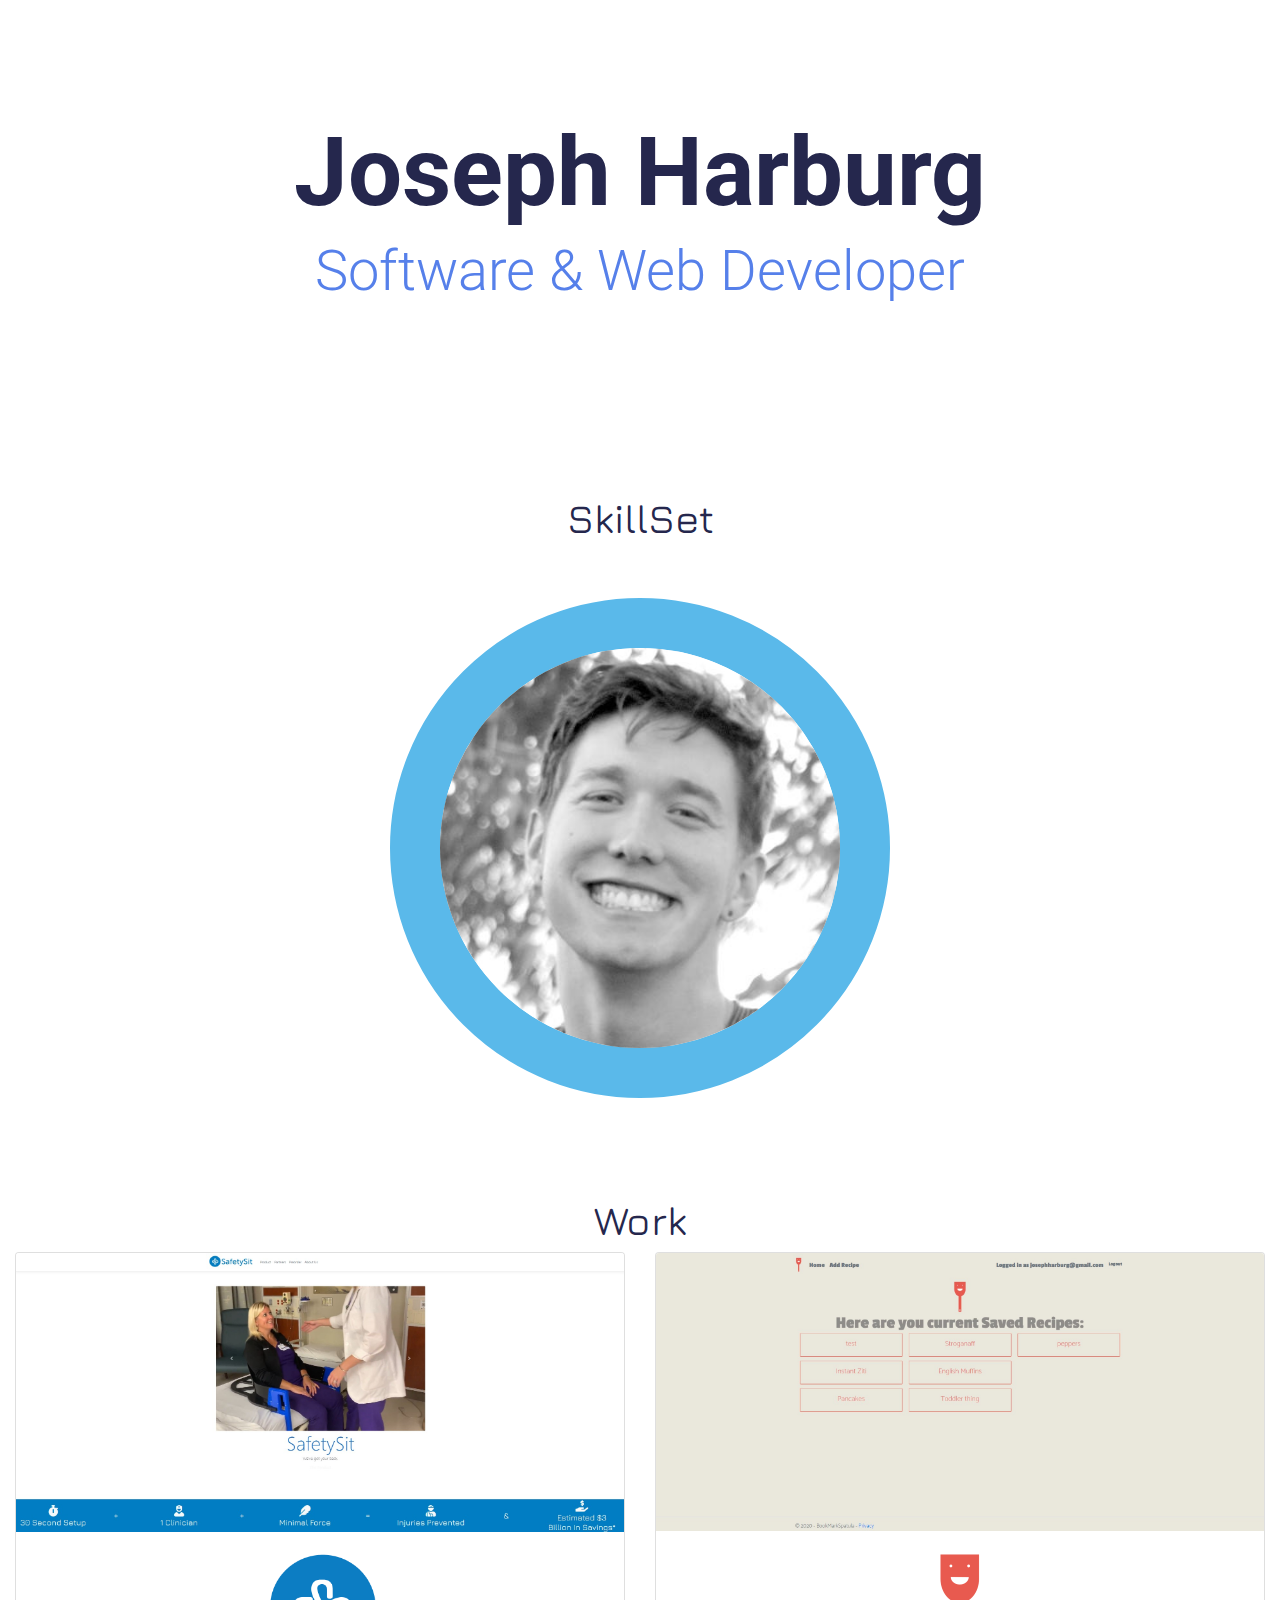
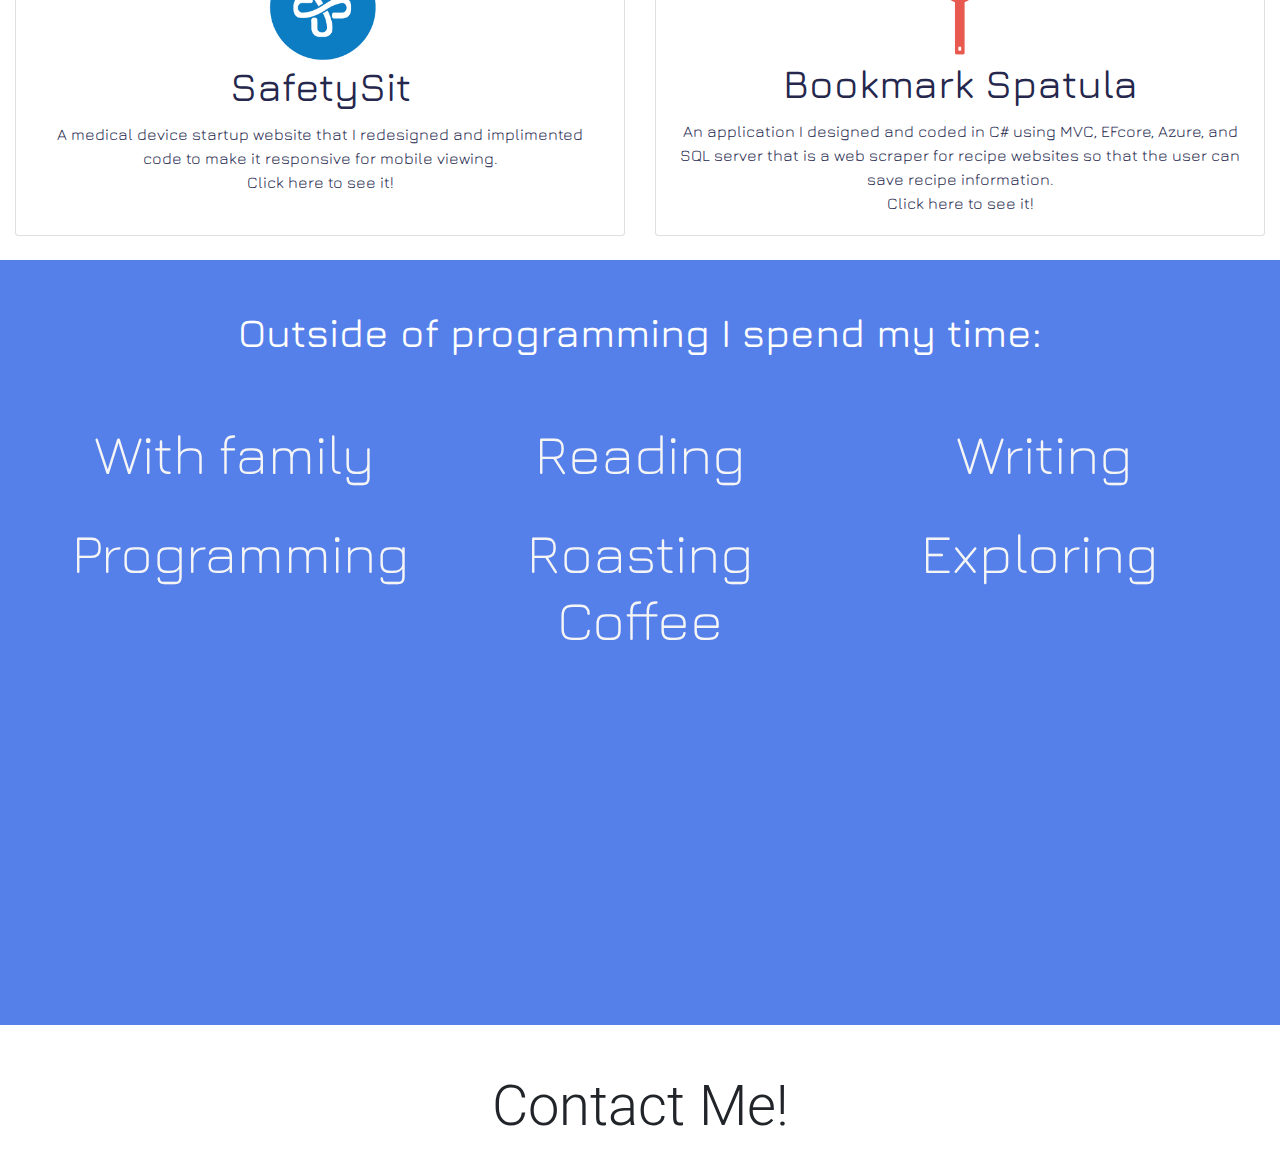
==== commit 68a7fde5: "added work section" ====
--- a/index.html
+++ b/index.html
@@ -41,7 +41,7 @@
         <div class="container pt-5">
             <div class="row justify-content-md-center">
                 <div class="col zLeft">
-                    <h1 class="bulletsleft "><span class="badge bgl "><a href="https://github.com/josephharburg/MidTermLibrary" target="_blank">&#x276E; C#/.Net Core &#x276F;</a></span> </h1>
+                    <h1 class="bulletsleft"><span class="badge bgl "><a href="https://github.com/josephharburg/MidTermLibrary" target="_blank">&#x276E; C#/.Net Core &#x276F;</a></span> </h1>
                     <h1 class="bulletsleft"><span class="badge bgl "><a href="https://github.com/josephharburg/JSDiceGame" target="_blank"> &#x276E; Javascript &#x276F;</a></span></h1>
                     <h1 class="bulletsleft"><span class="badge bgl "><a href="https://github.com/josephharburg/CoffeeShopApp" target="_blank">&#x276E; EF Core &#x276F;</a></span></h1>
                     <h1 class="bulletsleft"><span class="badge bgl "><a href="http://www.safetysit.info/index.html" target="_blank">&#x276E; HTML/CSS &#x276F;</a></span> </h1>
@@ -65,6 +65,34 @@
 
         </div>
     </div>
+    <div class="container-fluid">
+        <h1 class=" text-center display-1 technical" style="color:#25274D;"><i class="far fa-file-code"></i></h1>
+        <h1 class="text-center aboutmeh" style="color:#25274D;">Work</h1>
+        <div class="card-deck">
+            <div class="card">
+                <img class="card-img-top" src="imgs/ss.jpg" />
+                <div class="card-body text-center aboutmeh">
+                    <a class="text-center" href="http://www.safetysit.info/index.html"><img src="imgs/favicon1.png" height="110" /></a>
+                    <h1 class="card-title text-center">SafetySit</h1>
+                    <p class="card-text text-center">A medical device startup website that I redesigned and implimented code to make it responsive for mobile viewing.<br />
+                    <a class="text-center" href="http://www.safetysit.info/index.html">Click here to see it!</a></p>
+
+                </div>
+            </div>
+            <div class="card">
+                <img class="card-img-top" src="imgs/bks.jpg" />
+                <div class="card-body text-center aboutmeh">
+                    <a class="text-center" href="http://bookmarkspatula.com"><img src="imgs/spatulaGuy.png" /></a>
+                    <h1 class="card-title text-center">Bookmark Spatula</h1>
+                    <p class="card-text text-center">An application I designed and coded in C# using MVC, EFcore, Azure, and SQL server that is a web scraper for recipe websites so that the user can save recipe information.
+                    <br /><a class="text-center" href="http://bookmarkspatula.com">Click here to see it!</a>
+                    </p>
+                    
+                </div>
+            </div>
+        </div>
+    </div>
+    <br />
     <div class="container-fluid about p-5 " style="background-color:#5680E9;">
         <div class="jumbotron-fluid text-center pb-5">
             <h1 class="text-center text-white aboutmeh">Outside of programming I spend my time:</h1>
--- a/css/app.css
+++ b/css/app.css
@@ -64,12 +64,12 @@
 
 a {
     text-decoration: none;
-    color: white;
+   
 }
 
     a:hover {
         text-decoration: none;
-        color: white;
+       
         opacity: 0.7;
     }
 
@@ -129,7 +129,9 @@
         font-size: large;
        
     }
-
+        .bulletsright a {
+            color: white;
+        }
     .bgwrapper {
         top: 0;
         height: 30vh;
@@ -201,8 +203,9 @@
     padding-bottom: 2em;
     font-family: Jura;
     font-size-adjust: inherit;
-    
-    
+}
+.bulletsleft a{
+    color:white;
 }
 .zLeft{
     display:none;
@@ -226,7 +229,10 @@
 .aboutme {
     font-family: 'Jura', script;
     color: whitesmoke;
-    
+}
+.aboutme a{
+    font-family: 'Jura', script;
+    color: whitesmoke;
 }
 .showthis {
   display: none;
@@ -235,12 +241,18 @@
     font-family: 'Jura', script;
     color: #25274D;
 }
+    .aboutmeh a {
+        color: #25274D;
+        text-decoration: none;
+    }
+.aboutmeh a:hover {
+    opacity: 0.7;
+    color: #25274D;
+}
+}
 .contact {
     color: #5680EA;
 }
-
-
-
 
 .header {
     margin-bottom: 100px;
@@ -257,6 +269,9 @@
     padding-bottom: 2em;
     font-family: Jura;
    
+}
+.bulletsright a{
+    color:white;
 }
 
 .trythis {
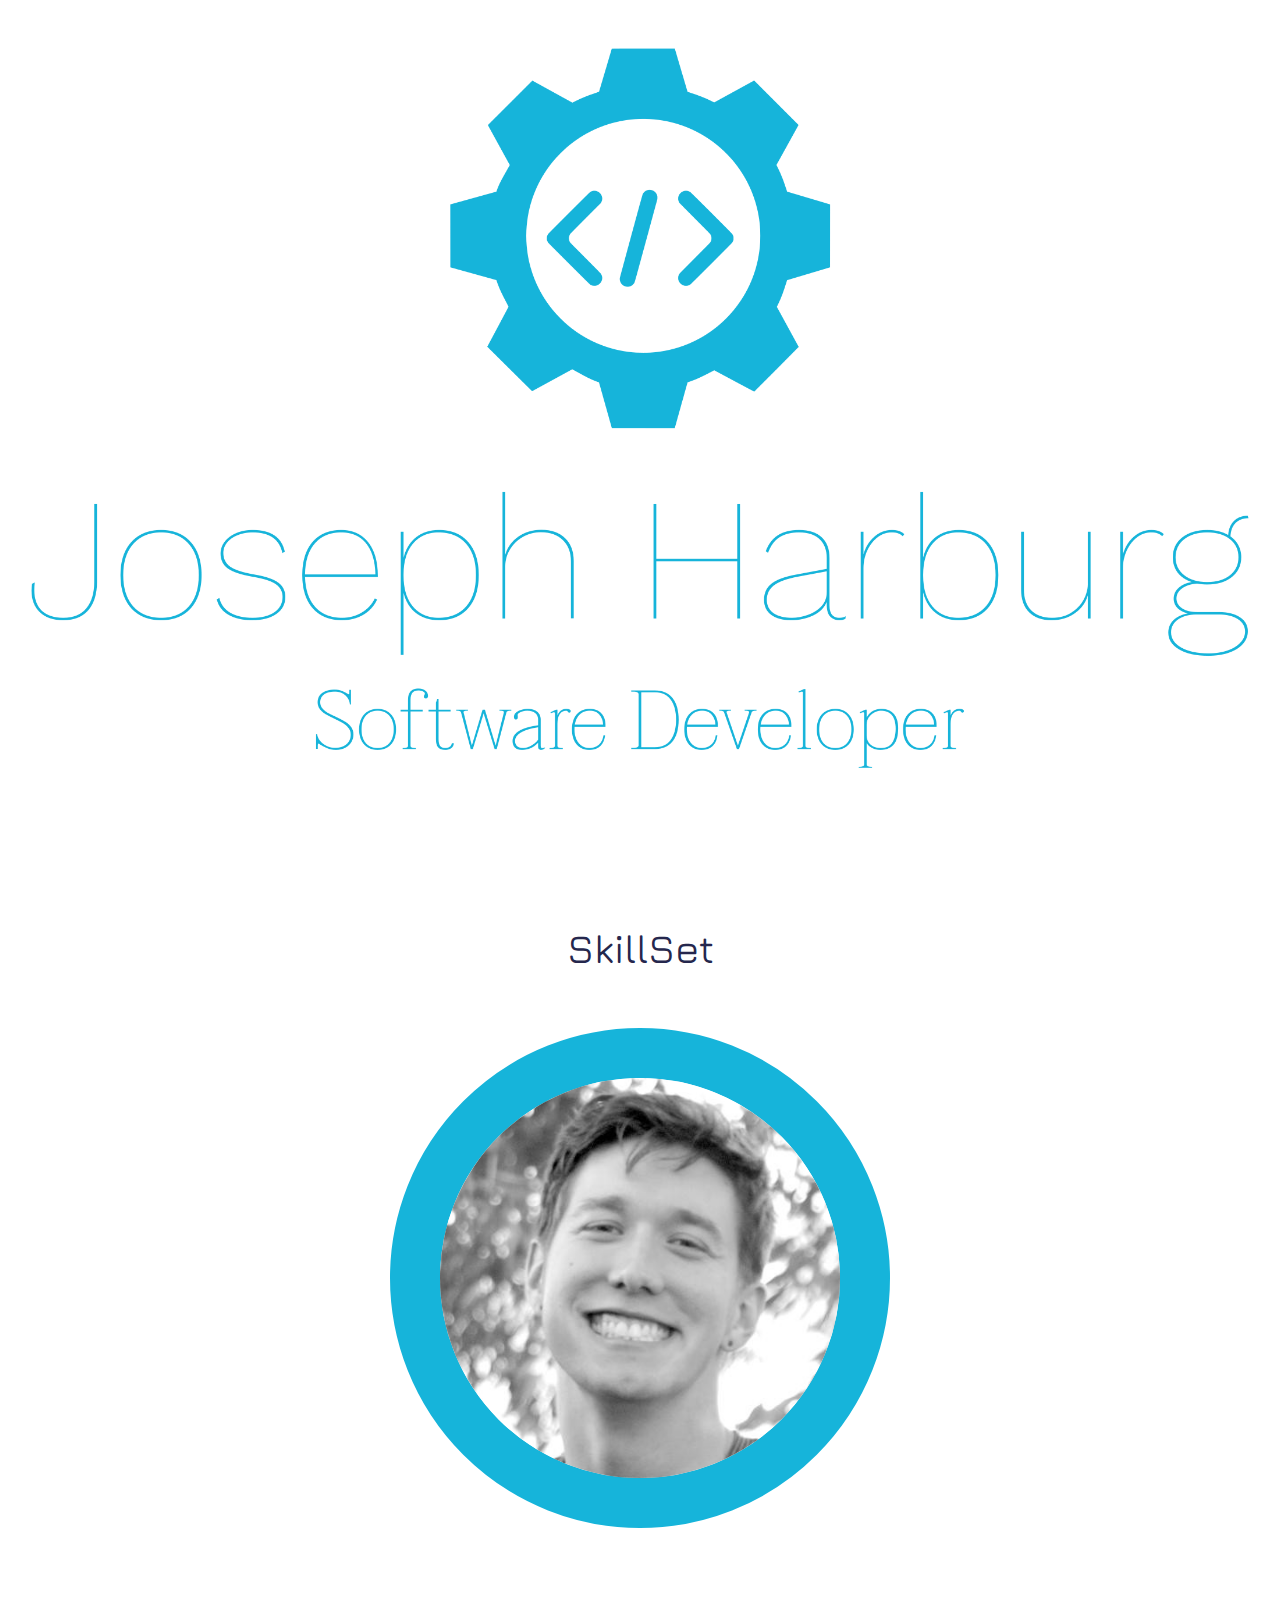
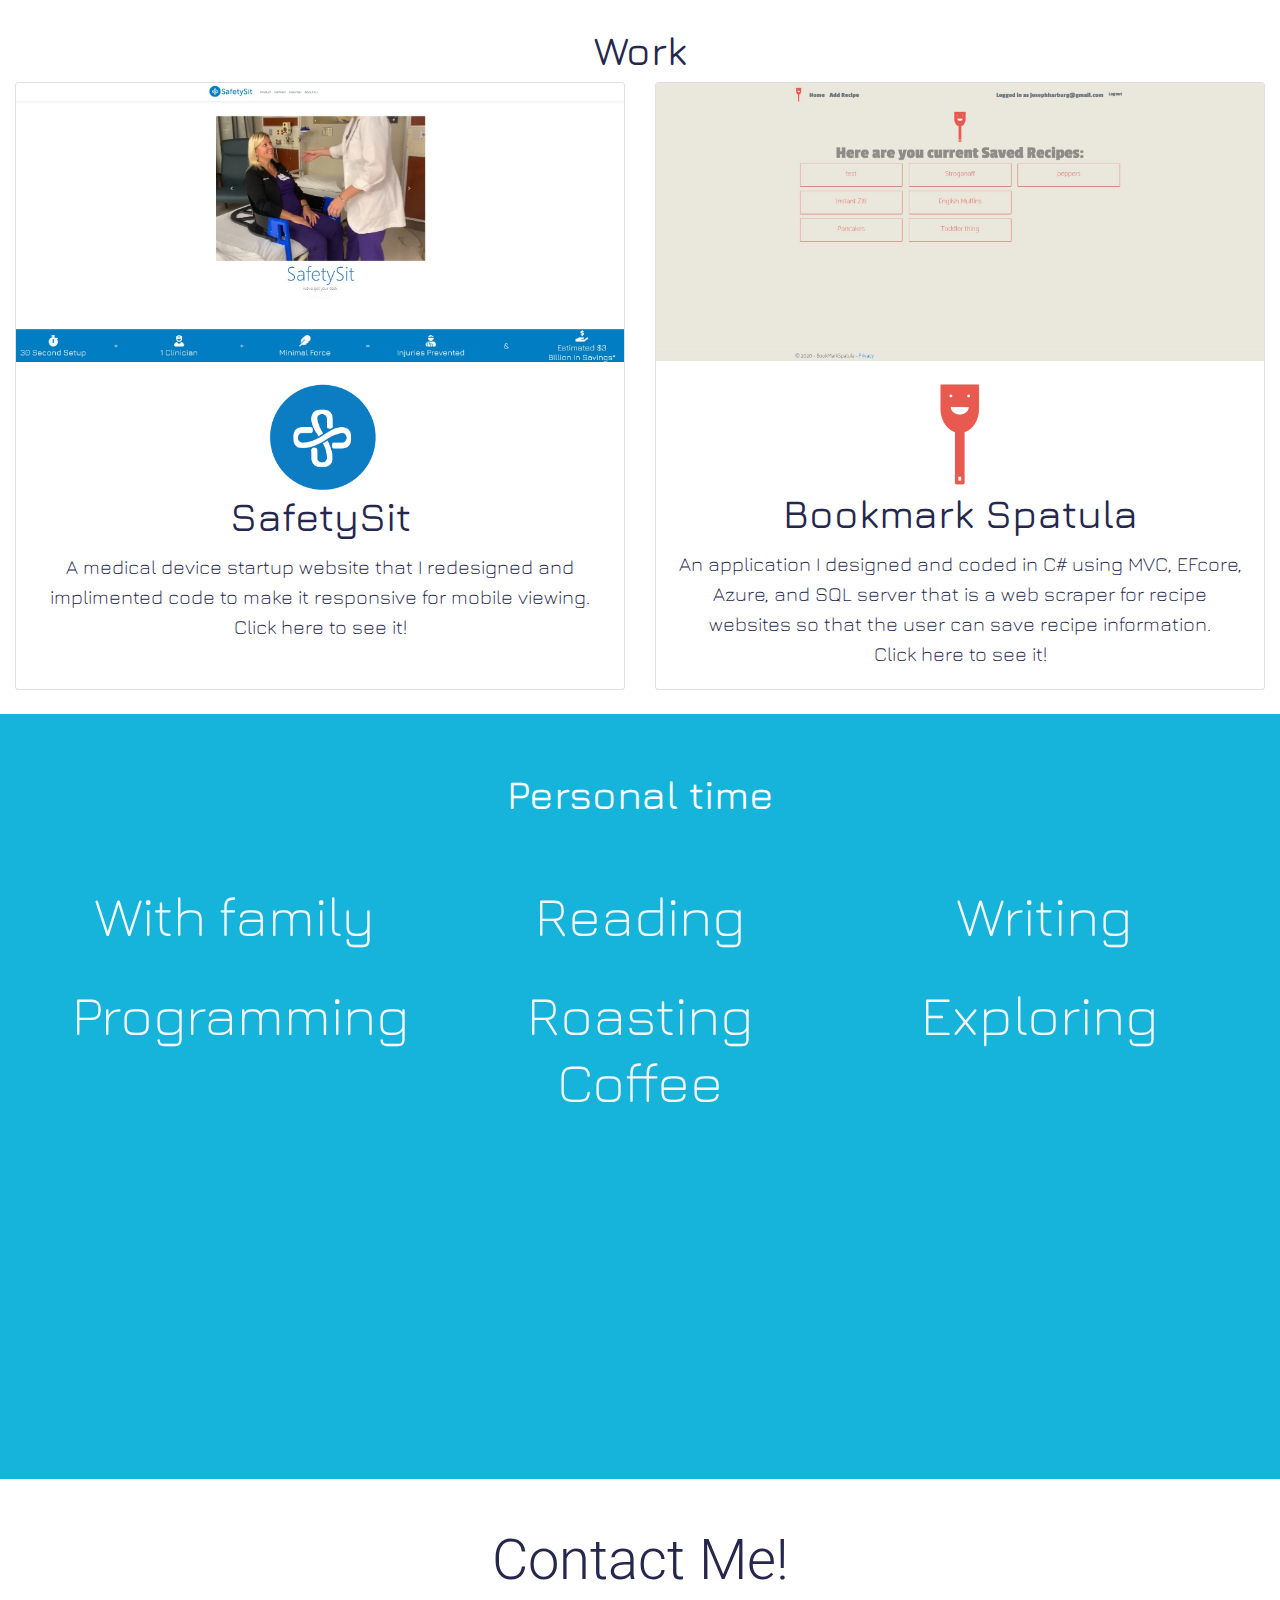
==== commit 41ab6a9a: "made changes" ====
--- a/index.html
+++ b/index.html
@@ -16,20 +16,21 @@
     <link rel="shortcut icon" href="imgs/logo2.png" type="image/png">
 </head>
 <body>
-    <div class="bgwrapper">
+    <!--<div class="bgwrapper">
         <video class="mov" playsinline autoplay muted loop src="imgs/typing.mov">
         </video>
     </div>
     <div class="hoverlay">
-    </div>
-    <div class="container-fluid header">
-        <div class="jumbotron-fluid">
-            <h1 class="display-1 text-center heading" style="color:#25274D;">
+    </div>-->
+    <div class="container-fluid header pt-5">
+        <div class="jumbotron-fluid text-center">
+            <img class="nameLogo" src="imgs/nameLOGO.png" />
+            <!--<h1 class="display-1 text-center heading" style="color:#25274D;">
                 <br />
                 Joseph Harburg
             </h1>
-            <h4 class="display-4 text-center Dev">Software & Web Developer </h4>
-            <br />
+            <h4 class="display-4 text-center Dev">Software Developer </h4>
+            <br />-->
 
         </div>
     </div>
@@ -55,7 +56,7 @@
                 </div>
 
                 <div class="col zRight">
-                    <h1 class="bulletsright"><span class="badge bgr"><a href="https://github.com/josephharburg/FizzBuzzWoof" target="_blank">&#x276E; TDD &#x276F;</a></span></h1>
+                    <h1 class="bulletsright"><span class="badge bgr"><a href="http://bookmarkspatula.com" target="_blank">&#x276E; MVC &#x276F;</a></span></h1>
                     <h1 class="bulletsright"><span class="badge bgr"><a href="https://github.com/josephharburg/SQL-ServerPractice" target="_blank">&#x276E; SQL Server &#x276F;</a></span></h1>
                     <h1 class="bulletsright"><span class="badge bgr"><a href="https://github.com/josephharburg" target="_blank">&#x276E; Git/ Github  &#x276F;</a></span> </h1>
                     <h1 class="bulletsright"><span class="badge bgr"><a href="pages/bootstrap2.html" target="_blank">&#x276E; Bootstrap &#x276F;</a></span> </h1>
@@ -74,7 +75,7 @@
                 <div class="card-body text-center aboutmeh">
                     <a class="text-center" href="http://www.safetysit.info/index.html"><img src="imgs/favicon1.png" height="110" /></a>
                     <h1 class="card-title text-center">SafetySit</h1>
-                    <p class="card-text text-center">A medical device startup website that I redesigned and implimented code to make it responsive for mobile viewing.<br />
+                    <p class="card-text lead text-center">A medical device startup website that I redesigned and implimented code to make it responsive for mobile viewing.<br />
                     <a class="text-center" href="http://www.safetysit.info/index.html">Click here to see it!</a></p>
 
                 </div>
@@ -84,7 +85,7 @@
                 <div class="card-body text-center aboutmeh">
                     <a class="text-center" href="http://bookmarkspatula.com"><img src="imgs/spatulaGuy.png" /></a>
                     <h1 class="card-title text-center">Bookmark Spatula</h1>
-                    <p class="card-text text-center">An application I designed and coded in C# using MVC, EFcore, Azure, and SQL server that is a web scraper for recipe websites so that the user can save recipe information.
+                    <p class="card-text lead text-center">An application I designed and coded in C# using MVC, EFcore, Azure, and SQL server that is a web scraper for recipe websites so that the user can save recipe information.
                     <br /><a class="text-center" href="http://bookmarkspatula.com">Click here to see it!</a>
                     </p>
                     
@@ -93,9 +94,10 @@
         </div>
     </div>
     <br />
-    <div class="container-fluid about p-5 " style="background-color:#5680E9;">
+    <div class="container-fluid about p-5 " style="background-color:#16B4DA;">
         <div class="jumbotron-fluid text-center pb-5">
-            <h1 class="text-center text-white aboutmeh">Outside of programming I spend my time:</h1>
+            <h1 class=" text-center display-1 technical text-white" ><i class="far fa-clock"></i></h1>
+            <h1 class="text-center text-white aboutmeh">Personal time</h1>
             <div class="mx-auto mt-5">
                 <div class="row text-white">
                     <div class="col col-lg text-center display-4 p-3 aboutme">
--- a/css/app.css
+++ b/css/app.css
@@ -23,10 +23,9 @@
 .mainimg {
     width: 500px;
     border-radius: 50%;
-    border: 50px solid #5AB9EA;
+    border: 50px solid #16B4DA;
     height: auto;
     margin-bottom: 10vh;
-    
 }
 
 .bgwrapper {
@@ -101,7 +100,10 @@
         font-family: Patua One;
         font-size: large;
     }
-
+    img.nameLogo{
+        height:20vh;
+        width:auto;
+    }
     .Dev {
         font-size: larger;
     }
@@ -249,9 +251,12 @@
     opacity: 0.7;
     color: #25274D;
 }
+.nameLogo{
+    max-height:inherit;
+    height:80vh;
 }
 .contact {
-    color: #5680EA;
+    color: #25274D;
 }
 
 .header {
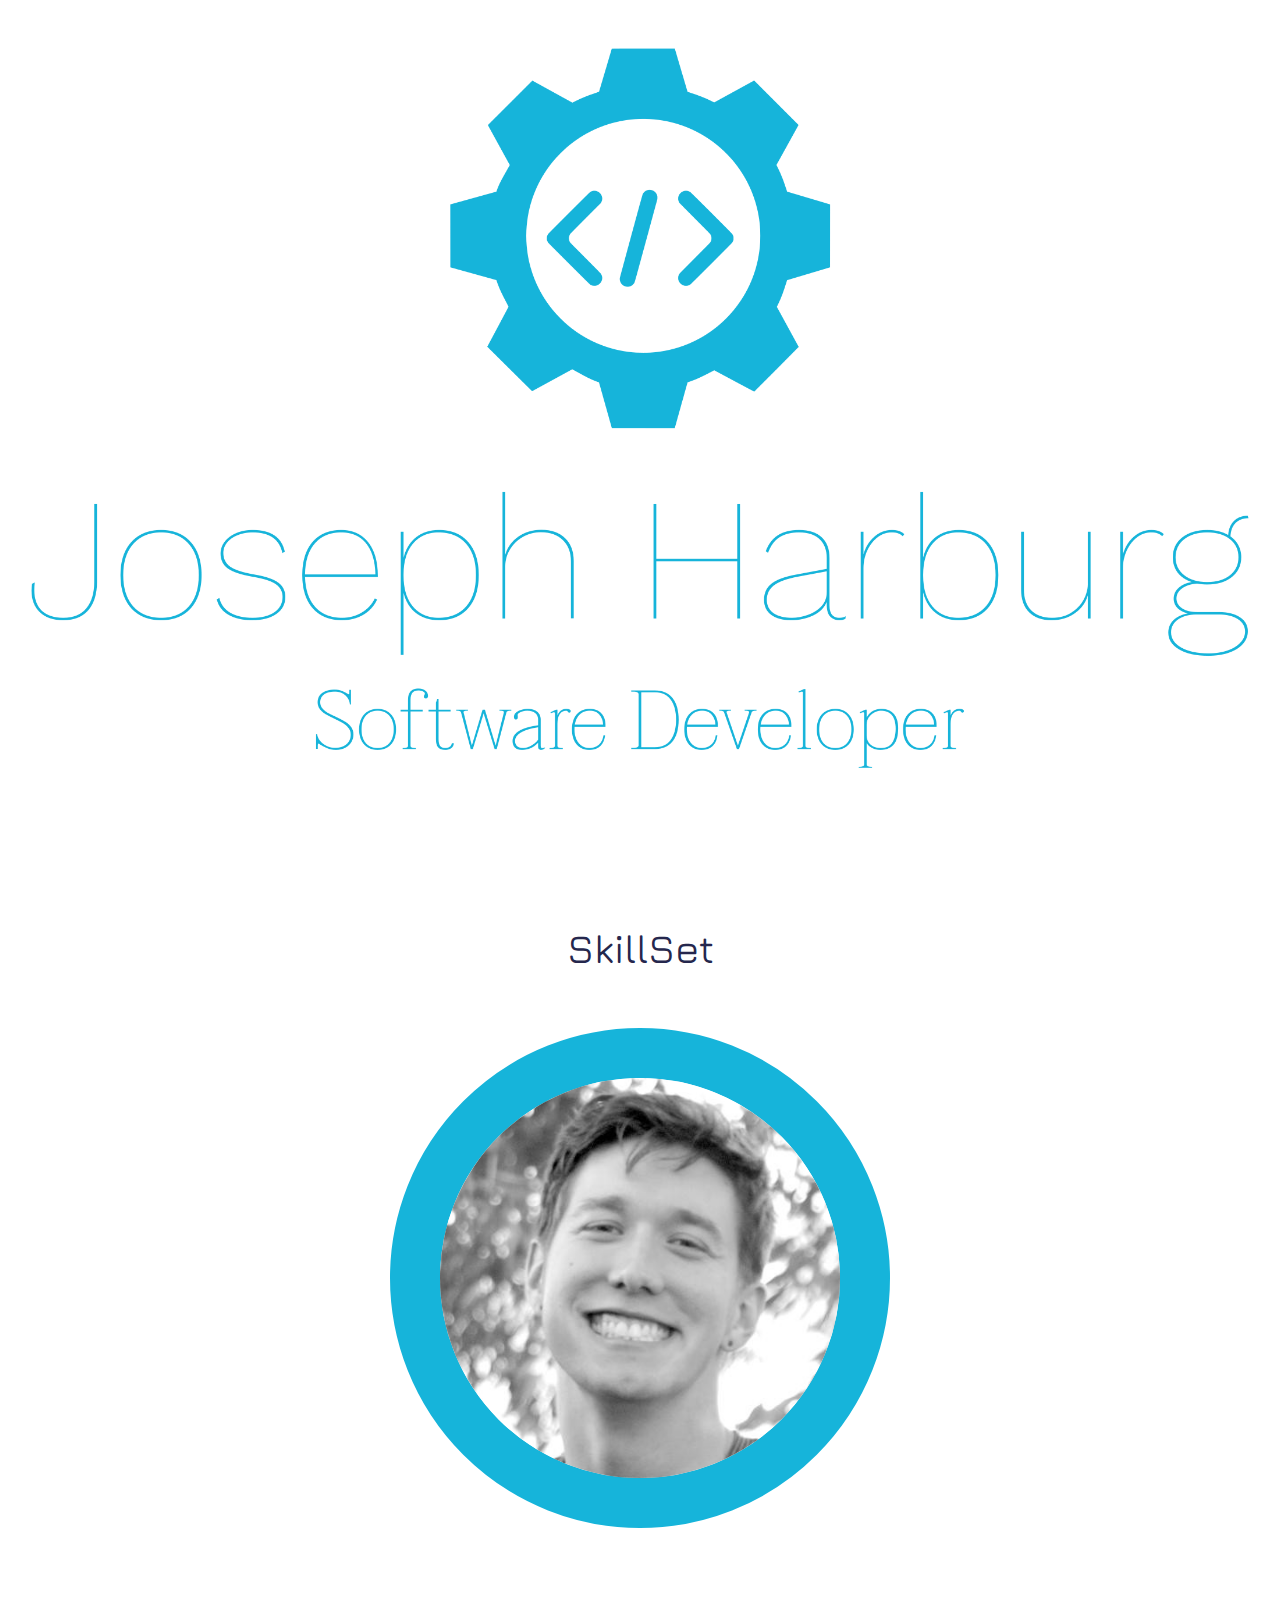
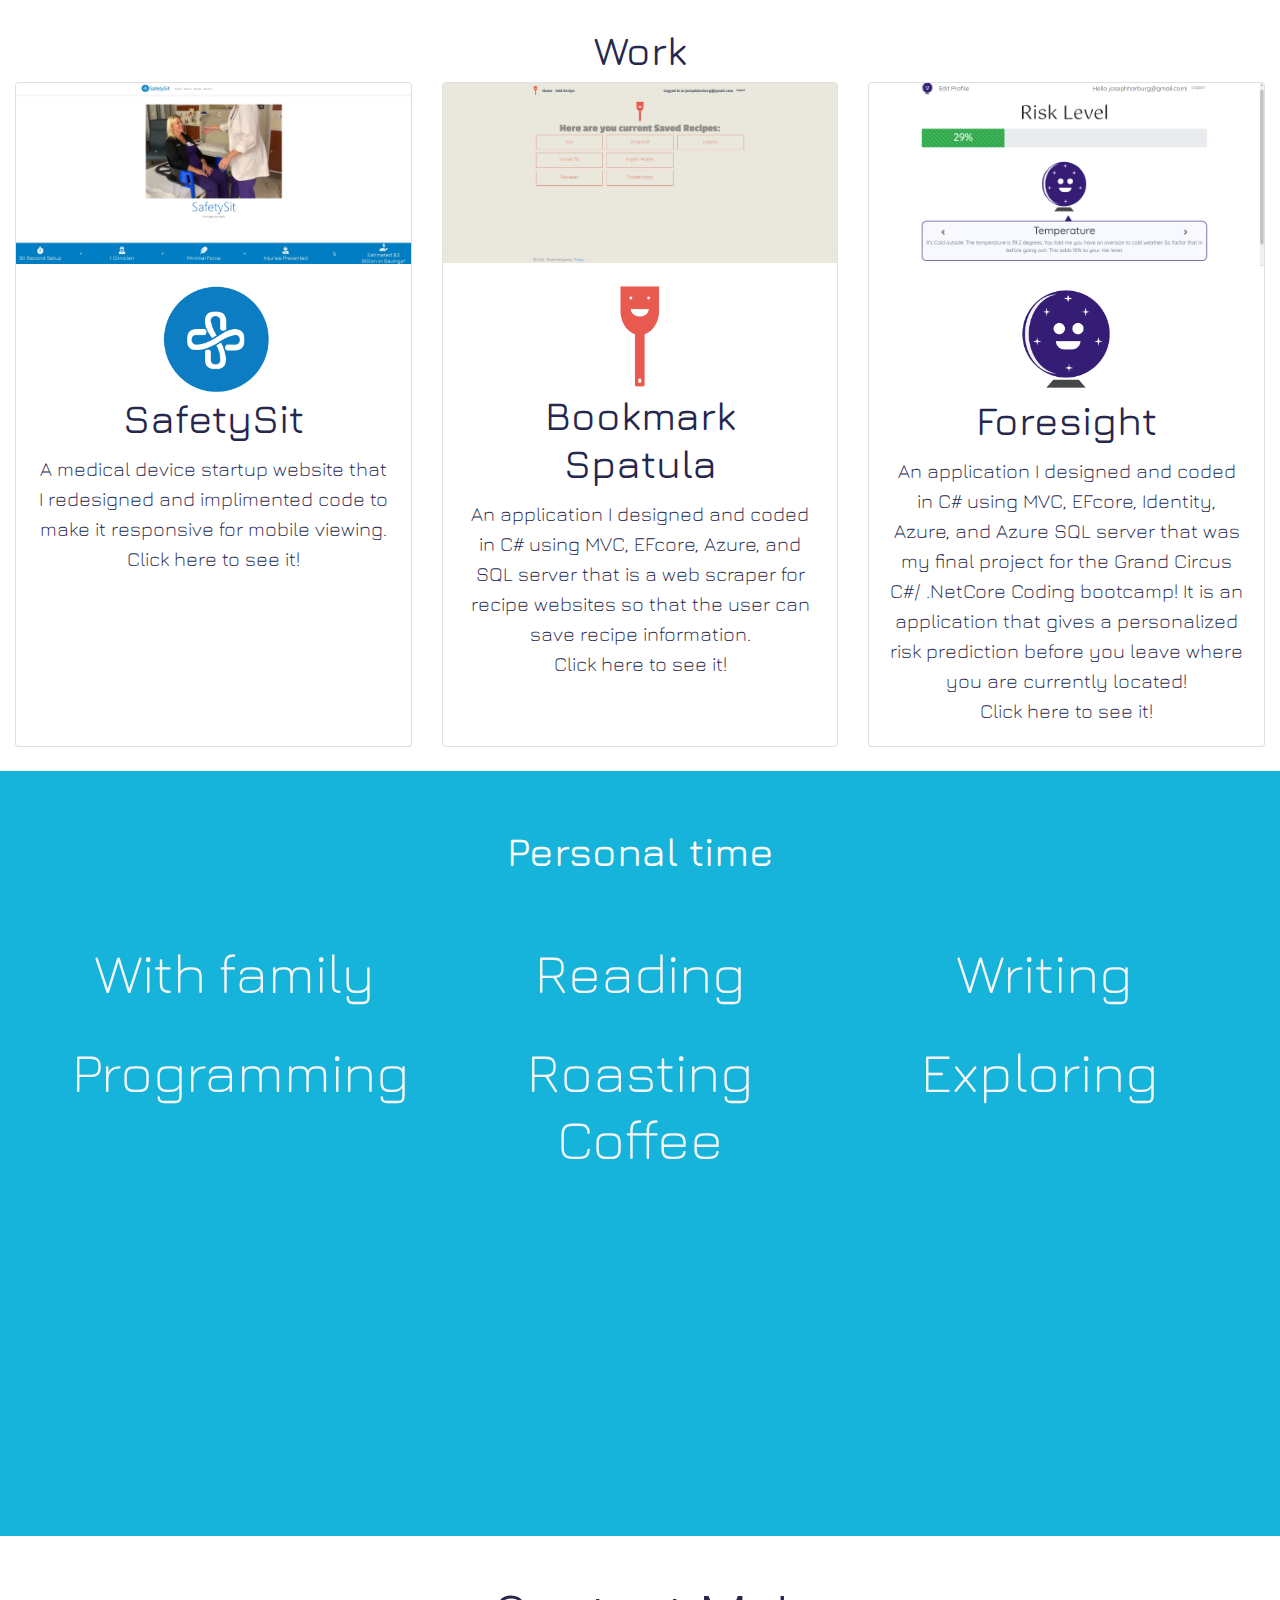
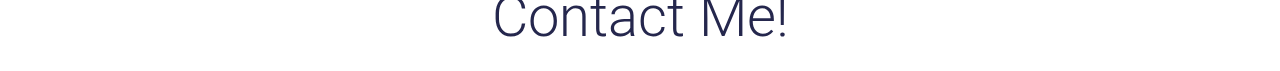
==== commit 8b7d246b: "added more content" ====
--- a/index.html
+++ b/index.html
@@ -13,7 +13,7 @@
           integrity="sha384-50oBUHEmvpQ+1lW4y57PTFmhCaXp0ML5d60M1M7uH2+nqUivzIebhndOJK28anvf"
           crossorigin="anonymous" />
     <link rel="stylesheet" href="css/app.css" />
-    <link rel="shortcut icon" href="imgs/logo2.png" type="image/png">
+    <link rel="shortcut icon" href="imgs/faviconlogo.png" type="image/png">
 </head>
 <body>
     <!--<div class="bgwrapper">
@@ -75,8 +75,10 @@
                 <div class="card-body text-center aboutmeh">
                     <a class="text-center" href="http://www.safetysit.info/index.html"><img src="imgs/favicon1.png" height="110" /></a>
                     <h1 class="card-title text-center">SafetySit</h1>
-                    <p class="card-text lead text-center">A medical device startup website that I redesigned and implimented code to make it responsive for mobile viewing.<br />
-                    <a class="text-center" href="http://www.safetysit.info/index.html">Click here to see it!</a></p>
+                    <p class="card-text lead text-center">
+                        A medical device startup website that I redesigned and implimented code to make it responsive for mobile viewing.<br />
+                        <a class="text-center" href="http://www.safetysit.info/index.html">Click here to see it!</a>
+                    </p>
 
                 </div>
             </div>
@@ -85,10 +87,24 @@
                 <div class="card-body text-center aboutmeh">
                     <a class="text-center" href="http://bookmarkspatula.com"><img src="imgs/spatulaGuy.png" /></a>
                     <h1 class="card-title text-center">Bookmark Spatula</h1>
-                    <p class="card-text lead text-center">An application I designed and coded in C# using MVC, EFcore, Azure, and SQL server that is a web scraper for recipe websites so that the user can save recipe information.
-                    <br /><a class="text-center" href="http://bookmarkspatula.com">Click here to see it!</a>
+                    <p class="card-text lead text-center">
+                        An application I designed and coded in C# using MVC, EFcore, Azure, and SQL server that is a web scraper for recipe websites so that the user can save recipe information.
+                        <br /><a class="text-center" href="http://bookmarkspatula.com">Click here to see it!</a>
                     </p>
-                    
+
+                </div>
+            </div>
+            <div class="card">
+                <img class="card-img-top" src="imgs/predict.png" />
+                <div class="card-body text-center aboutmeh">
+                    <a class="text-center" href="https://foresightgc.azurewebsites.net"><img src="imgs/foresight.png" height="110"/></a>
+                    <h1 class="card-title text-center">Foresight</h1>
+                    <p class="card-text lead text-center">
+                        An application I designed and coded in C# using MVC, EFcore, Identity, Azure, and Azure SQL server that was my final project for the Grand Circus C#/ .NetCore Coding bootcamp! 
+                        It is an application that gives a personalized risk prediction before you leave where you are currently located! 
+                        <br /><a class="text-center" href="https://foresightgc.azurewebsites.net">Click here to see it!</a>
+                    </p>
+
                 </div>
             </div>
         </div>
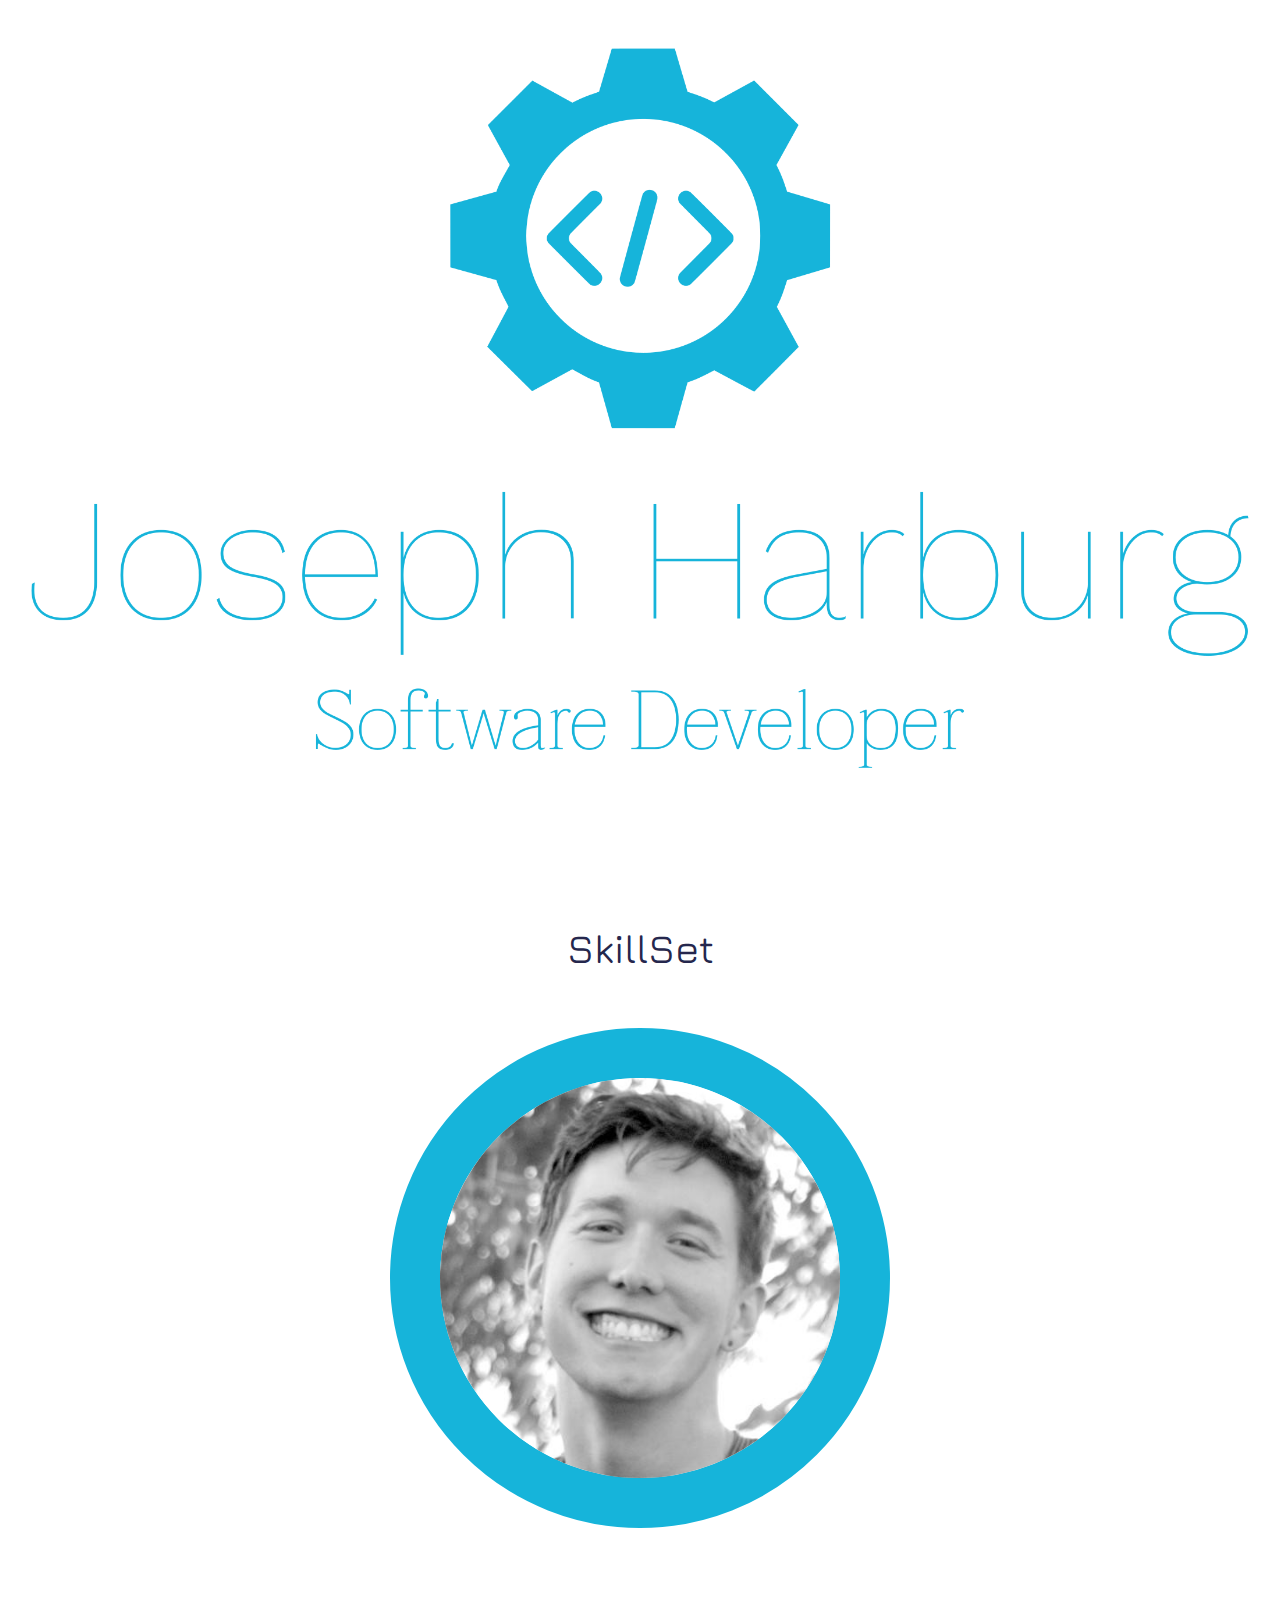
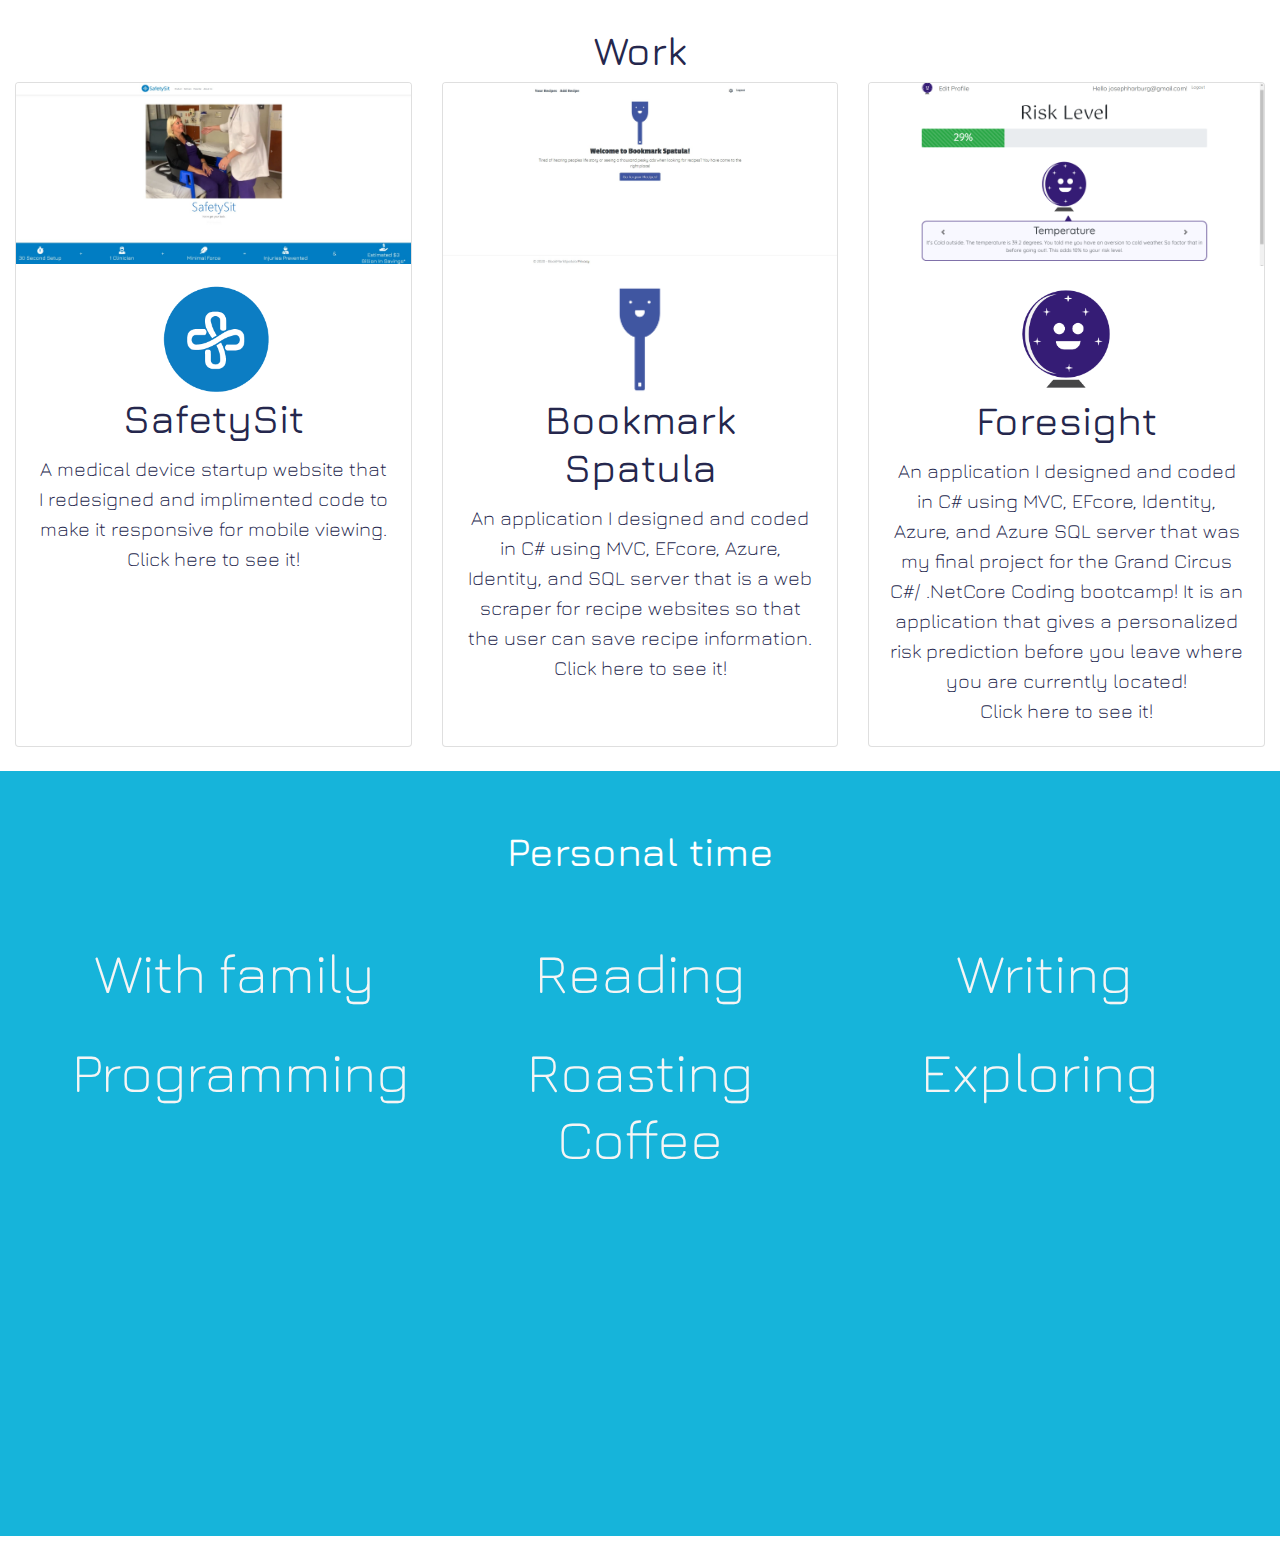
==== commit b5265a99: "changed bookmark spatula" ====
--- a/index.html
+++ b/index.html
@@ -85,10 +85,10 @@
             <div class="card">
                 <img class="card-img-top" src="imgs/bks.jpg" />
                 <div class="card-body text-center aboutmeh">
-                    <a class="text-center" href="http://bookmarkspatula.com"><img src="imgs/spatulaGuy.png" /></a>
+                    <a class="text-center" href="http://bookmarkspatula.com"><img src="imgs/spatulaGuy.png" height="110" /></a>
                     <h1 class="card-title text-center">Bookmark Spatula</h1>
                     <p class="card-text lead text-center">
-                        An application I designed and coded in C# using MVC, EFcore, Azure, and SQL server that is a web scraper for recipe websites so that the user can save recipe information.
+                        An application I designed and coded in C# using MVC, EFcore, Azure, Identity, and SQL server that is a web scraper for recipe websites so that the user can save recipe information.
                         <br /><a class="text-center" href="http://bookmarkspatula.com">Click here to see it!</a>
                     </p>
 
@@ -161,7 +161,7 @@
             </div>
         </div>
     </div>
-    <div class="text-center display-4 mt-5 contact">Contact Me!</div>
+   
     <div class="container padding">
         <div class="row">
             <div class="mx-auto">
